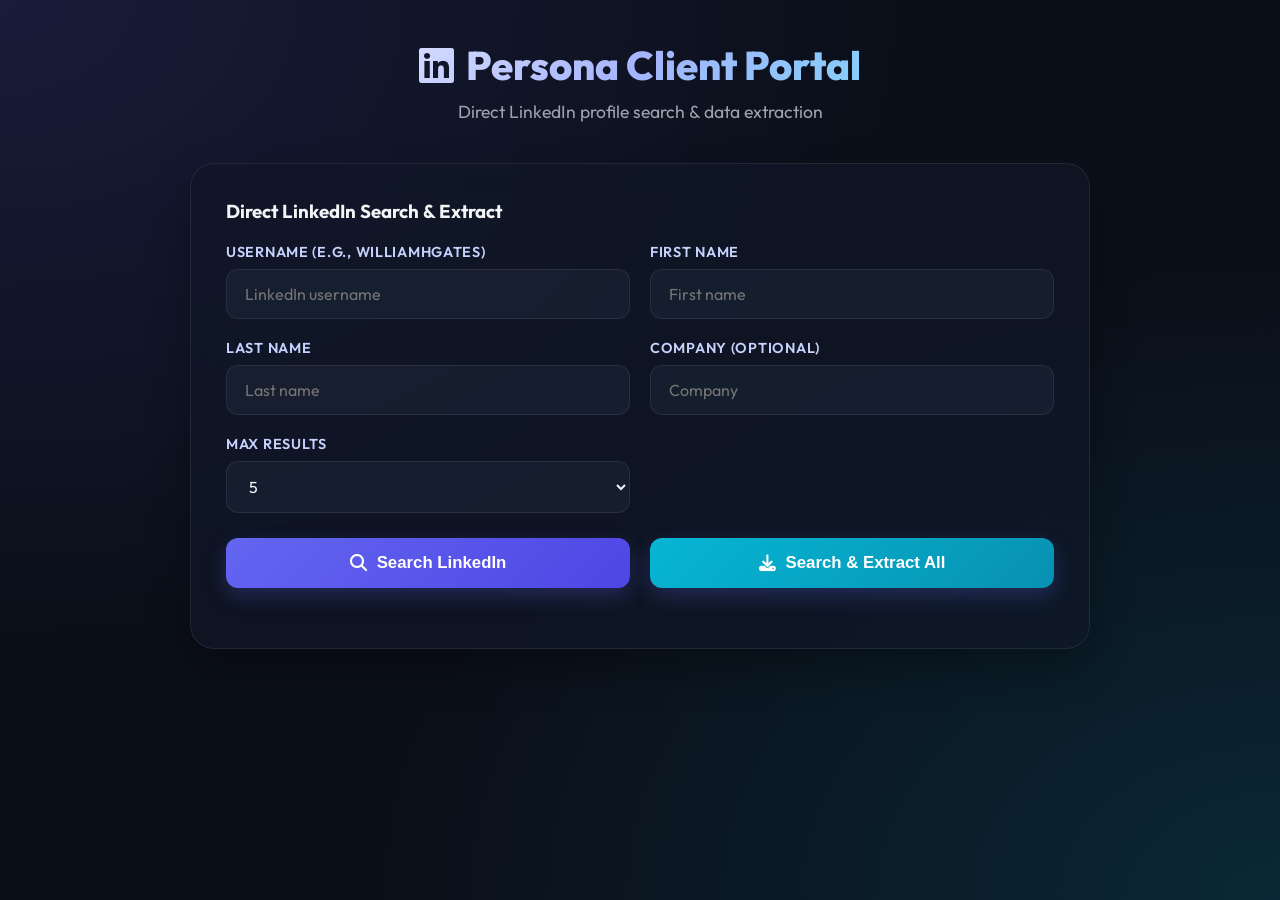
==== templates/client.html @ 1e773fef "Add files via upload" ====
<!DOCTYPE html>
<html lang="en">

<head>
    <meta charset="UTF-8">
    <meta name="viewport" content="width=device-width, initial-scale=1.0">
    <title>Client Portal | Persona Profile Retrieval & Verification</title>
    <link rel="stylesheet" href="https://cdnjs.cloudflare.com/ajax/libs/font-awesome/6.5.1/css/all.min.css">
    <link href="https://fonts.googleapis.com/css2?family=Outfit:wght@300;400;500;600;700;800&display=swap" rel="stylesheet">
    <style>
        :root {
            --bg-color: #0b0f19;
            --card-bg: rgba(17, 24, 39, 0.7);
            --border-color: rgba(255, 255, 255, 0.08);
            --primary-accent: #6366f1;
            --primary-hover: #4f46e5;
            --secondary-accent: #06b6d4;
            --text-main: #f3f4f6;
            --text-muted: #9ca3af;
            --success-color: #10b981;
            --warning-color: #f59e0b;
            --error-color: #ef4444;
        }

        * {
            margin: 0;
            padding: 0;
            box-sizing: border-box;
        }

        body {
            font-family: 'Outfit', sans-serif;
            background-color: var(--bg-color);
            background-image: 
                radial-gradient(at 0% 0%, rgba(99, 102, 241, 0.15) 0px, transparent 50%),
                radial-gradient(at 100% 100%, rgba(6, 182, 212, 0.15) 0px, transparent 50%);
            color: var(--text-main);
            min-height: 100vh;
            display: flex;
            flex-direction: column;
            align-items: center;
            padding: 40px 20px;
            overflow-x: hidden;
        }

        .container {
            width: 100%;
            max-width: 900px;
            z-index: 10;
        }

        header {
            text-align: center;
            margin-bottom: 40px;
            animation: fadeInDown 0.6s ease-out;
        }

        header h1 {
            font-size: 2.5rem;
            font-weight: 800;
            background: linear-gradient(135deg, #fff 0%, #a5b4fc 50%, #67e8f9 100%);
            -webkit-background-clip: text;
            -webkit-text-fill-color: transparent;
            margin-bottom: 10px;
            display: flex;
            align-items: center;
            justify-content: center;
            gap: 12px;
        }

        header p {
            color: var(--text-muted);
            font-size: 1.1rem;
            font-weight: 400;
        }

        /* Tabs */
        .tabs {
            display: flex;
            gap: 12px;
            margin-bottom: 25px;
            border-bottom: 1px solid var(--border-color);
            padding-bottom: 12px;
        }

        .tab-btn {
            background: none;
            border: none;
            color: var(--text-muted);
            font-size: 1.05rem;
            font-weight: 600;
            padding: 8px 16px;
            cursor: pointer;
            border-radius: 8px;
            transition: all 0.3s ease;
        }

        .tab-btn.active {
            background: rgba(99, 102, 241, 0.15);
            color: #c7d2fe;
            box-shadow: inset 0 0 0 1px rgba(99, 102, 241, 0.3);
        }

        .tab-content {
            display: none;
        }

        .tab-content.active {
            display: block;
        }

        .glass-card {
            background: var(--card-bg);
            backdrop-filter: blur(16px);
            -webkit-backdrop-filter: blur(16px);
            border: 1px solid var(--border-color);
            border-radius: 24px;
            padding: 35px;
            box-shadow: 0 20px 40px rgba(0, 0, 0, 0.3);
            margin-bottom: 30px;
            transition: all 0.3s cubic-bezier(0.4, 0, 0.2, 1);
        }

        .input-group-grid {
            display: grid;
            grid-template-columns: 1fr 1fr;
            gap: 20px;
            margin-bottom: 25px;
        }

        @media (max-width: 600px) {
            .input-group-grid {
                grid-template-columns: 1fr;
            }
        }

        .input-wrapper {
            display: flex;
            flex-direction: column;
            gap: 8px;
        }

        .input-wrapper label {
            font-size: 0.9rem;
            font-weight: 600;
            color: #c7d2fe;
            text-transform: uppercase;
            letter-spacing: 0.05em;
        }

        .input-field {
            background: rgba(30, 41, 59, 0.5);
            border: 1.5px solid var(--border-color);
            border-radius: 12px;
            padding: 14px 18px;
            color: var(--text-main);
            font-size: 1rem;
            font-family: inherit;
            transition: all 0.3s ease;
        }

        .input-field:focus {
            outline: none;
            border-color: var(--primary-accent);
            box-shadow: 0 0 12px rgba(99, 102, 241, 0.3);
            background: rgba(30, 41, 59, 0.8);
        }

        .btn {
            width: 100%;
            padding: 15px;
            border: none;
            border-radius: 12px;
            font-size: 1.05rem;
            font-weight: 700;
            cursor: pointer;
            display: flex;
            align-items: center;
            justify-content: center;
            gap: 10px;
            transition: all 0.3s cubic-bezier(0.4, 0, 0.2, 1);
        }

        .btn-primary {
            background: linear-gradient(135deg, var(--primary-accent) 0%, var(--primary-hover) 100%);
            color: white;
            box-shadow: 0 8px 20px rgba(99, 102, 241, 0.25);
        }

        .btn-primary:hover {
            transform: translateY(-2px);
            box-shadow: 0 12px 24px rgba(99, 102, 241, 0.4);
        }

        .btn-primary:active {
            transform: translateY(0);
        }

        .btn:disabled {
            opacity: 0.6;
            cursor: not-allowed;
            transform: none !important;
            box-shadow: none !important;
        }

        /* Status Panels */
        .status-panel {
            display: none;
            align-items: center;
            gap: 16px;
            padding: 20px;
            border-radius: 16px;
            margin-bottom: 30px;
            font-weight: 500;
            animation: fadeIn 0.4s ease;
        }

        .status-panel.in_progress {
            display: flex;
            background: rgba(59, 130, 246, 0.15);
            border: 1px solid rgba(59, 130, 246, 0.3);
            color: #93c5fd;
        }

        .status-panel.waiting_delay {
            display: flex;
            background: rgba(245, 158, 11, 0.15);
            border: 1px solid rgba(245, 158, 11, 0.3);
            color: #fde047;
            flex-direction: column;
            align-items: flex-start;
        }

        .status-panel.failed {
            display: flex;
            background: rgba(239, 68, 68, 0.15);
            border: 1px solid rgba(239, 68, 68, 0.3);
            color: #fca5a5;
        }

        .status-panel.info {
            display: flex;
            background: rgba(139, 92, 246, 0.15);
            border: 1px solid rgba(139, 92, 246, 0.3);
            color: #d8b4fe;
            flex-direction: column;
            align-items: flex-start;
            gap: 8px;
        }

        .status-panel.success {
            display: flex;
            background: rgba(16, 185, 129, 0.15);
            border: 1px solid rgba(16, 185, 129, 0.3);
            color: #6ee7b7;
            flex-direction: column;
            align-items: flex-start;
            gap: 10px;
        }

        .status-panel i.spinner {
            animation: spin 1s linear infinite;
        }

        /* Profile Layout */
        .profile-container {
            display: none;
            animation: fadeInUp 0.6s ease-out;
        }

        .profile-header {
            display: flex;
            align-items: center;
            gap: 25px;
            margin-bottom: 30px;
            border-bottom: 1px solid var(--border-color);
            padding-bottom: 25px;
        }

        @media (max-width: 500px) {
            .profile-header {
                flex-direction: column;
                text-align: center;
            }
        }

        .avatar {
            width: 100px;
            height: 100px;
            border-radius: 50%;
            object-fit: cover;
            border: 3px solid var(--secondary-accent);
            box-shadow: 0 8px 16px rgba(0, 0, 0, 0.2);
        }

        .avatar-fallback {
            width: 100px;
            height: 100px;
            border-radius: 50%;
            background: linear-gradient(135deg, var(--primary-accent) 0%, var(--secondary-accent) 100%);
            color: white;
            display: flex;
            align-items: center;
            justify-content: center;
            font-size: 2.2rem;
            font-weight: 800;
            border: 3px solid var(--secondary-accent);
            box-shadow: 0 8px 16px rgba(0, 0, 0, 0.2);
        }

        .profile-title-details h2 {
            font-size: 1.8rem;
            font-weight: 700;
            color: white;
            margin-bottom: 5px;
        }

        .profile-title-details p.headline {
            color: #a5b4fc;
            font-size: 1.05rem;
            margin-bottom: 6px;
        }

        .profile-title-details p.location {
            color: var(--text-muted);
            font-size: 0.9rem;
            display: flex;
            align-items: center;
            gap: 6px;
        }

        .section-title {
            font-size: 1.25rem;
            font-weight: 700;
            color: white;
            margin: 30px 0 15px;
            display: flex;
            align-items: center;
            gap: 10px;
            border-bottom: 1px solid var(--border-color);
            padding-bottom: 8px;
        }

        .section-title i {
            color: var(--secondary-accent);
        }

        .about-box {
            background: rgba(30, 41, 59, 0.4);
            border: 1px solid var(--border-color);
            border-radius: 12px;
            padding: 18px;
            color: #d1d5db;
            font-size: 0.98rem;
            line-height: 1.6;
            white-space: pre-wrap;
        }

        .full-text-box {
            background: rgba(30, 41, 59, 0.3);
            border: 1px solid var(--border-color);
            padding: 16px;
            border-radius: 12px;
            font-family: monospace;
            font-size: 0.85rem;
            white-space: pre-wrap;
            max-height: 400px;
            overflow-y: auto;
            color: #d1d5db;
            margin-top: 10px;
        }

        .btn-json-toggle:hover {
            background: rgba(99, 102, 241, 0.25) !important;
            border-color: var(--primary-accent) !important;
            color: white !important;
        }

        .section-json-box {
            display: none;
            background: rgba(15, 23, 42, 0.6);
            border: 1px solid var(--border-color);
            padding: 12px;
            border-radius: 10px;
            font-family: monospace;
            font-size: 0.8rem;
            color: #818cf8;
            margin-top: 10px;
            white-space: pre-wrap;
            overflow-x: auto;
        }

        .timeline-card {
            background: rgba(30, 41, 59, 0.4);
            border-left: 4px solid var(--primary-accent);
            border-top: 1px solid var(--border-color);
            border-right: 1px solid var(--border-color);
            border-bottom: 1px solid var(--border-color);
            border-radius: 0 12px 12px 0;
            padding: 16px 20px;
            margin-bottom: 15px;
        }

        .timeline-card h4 {
            font-size: 1.1rem;
            font-weight: 600;
            color: white;
        }

        .timeline-card .company {
            color: #a5b4fc;
            font-weight: 500;
            margin: 4px 0;
        }

        .timeline-card .meta {
            color: var(--text-muted);
            font-size: 0.85rem;
            display: flex;
            gap: 15px;
        }

        .export-btn-group {
            display: grid;
            grid-template-columns: repeat(3, 1fr);
            gap: 15px;
            margin-top: 35px;
        }

        @media (max-width: 600px) {
            .export-btn-group {
                grid-template-columns: 1fr;
            }
        }

        .btn-export {
            background: rgba(30, 41, 59, 0.6);
            border: 1px solid var(--border-color);
            color: var(--text-main);
            padding: 12px;
            border-radius: 10px;
            font-size: 0.95rem;
            font-weight: 600;
            display: flex;
            align-items: center;
            justify-content: center;
            gap: 8px;
            cursor: pointer;
            transition: all 0.3s ease;
        }

        .btn-export:hover {
            background: rgba(99, 102, 241, 0.15);
            border-color: var(--primary-accent);
            transform: translateY(-2px);
        }

        .btn-export.pdf-btn:hover {
            background: rgba(239, 68, 68, 0.15);
            border-color: var(--error-color);
        }

        .btn-export.csv-btn:hover {
            background: rgba(16, 185, 129, 0.15);
            border-color: var(--success-color);
        }

        /* Animations */
        @keyframes spin {
            to { transform: rotate(360deg); }
        }

        @keyframes fadeIn {
            from { opacity: 0; transform: translateY(-10px); }
            to { opacity: 1; transform: translateY(0); }
        }

        @keyframes fadeInDown {
            from { opacity: 0; transform: translateY(-20px); }
            to { opacity: 1; transform: translateY(0); }
        }

        @keyframes fadeInUp {
            from { opacity: 0; transform: translateY(20px); }
            to { opacity: 1; transform: translateY(0); }
        }

        /* Countdown Style */
        .countdown-container {
            display: flex;
            align-items: center;
            gap: 10px;
            margin-top: 8px;
            font-size: 1.1rem;
        }

        .timer-badge {
            background: rgba(245, 158, 11, 0.25);
            color: #fef08a;
            padding: 4px 10px;
            border-radius: 8px;
            font-family: monospace;
            font-weight: 700;
        }

        /* Bulk details styling */
        .bulk-profile-card {
            background: rgba(30, 41, 59, 0.3);
            border: 1px solid var(--border-color);
            border-radius: 16px;
            padding: 20px;
            margin-bottom: 20px;
        }

        .result-card {
            background: rgba(30, 41, 59, 0.5);
            border: 1px solid var(--border-color);
            border-radius: 12px;
            padding: 16px;
            margin-bottom: 12px;
            cursor: pointer;
            transition: all 0.3s ease;
        }

        .result-card:hover {
            border-color: var(--primary-accent);
            box-shadow: 0 4px 12px rgba(99, 102, 241, 0.2);
            background: rgba(30, 41, 59, 0.8);
        }
    </style>
</head>

<body>
    <div class="container">
        <header>
            <h1><i class="fab fa-linkedin" style="color:#0a66c2;"></i> Persona Client Portal</h1>
            <p>Direct LinkedIn profile search & data extraction</p>
        </header>

        <!-- Direct Search -->
        <div id="tabDirectSearch">
            <div class="glass-card">
                <h3 style="margin-bottom:20px;font-weight:700;">Direct LinkedIn Search & Extract</h3>
                <div class="input-group-grid">
                    <div class="input-wrapper">
                        <label>Username (e.g., williamhgates)</label>
                        <input type="text" id="usernameKeyword" class="input-field" placeholder="LinkedIn username">
                    </div>
                    <div class="input-wrapper">
                        <label>First Name</label>
                        <input type="text" id="firstName" class="input-field" placeholder="First name">
                    </div>
                    <div class="input-wrapper">
                        <label>Last Name</label>
                        <input type="text" id="lastName" class="input-field" placeholder="Last name">
                    </div>
                    <div class="input-wrapper">
                        <label>Company (optional)</label>
                        <input type="text" id="company" class="input-field" placeholder="Company">
                    </div>
                    <div class="input-wrapper">
                        <label>Max Results</label>
                        <select id="maxResults" class="input-field" style="background: rgba(30, 41, 59, 0.5); color: var(--text-main);">
                            <option value="3" style="background: #1e293b;">3</option>
                            <option value="5" selected style="background: #1e293b;">5</option>
                            <option value="10" style="background: #1e293b;">10</option>
                        </select>
                    </div>
                </div>
                <div class="input-group-grid">
                    <button id="btnDirectSearch" class="btn btn-primary" onclick="searchProfiles()">
                        <i class="fas fa-search"></i> Search LinkedIn
                    </button>
                    <button id="btnDirectSearchExtract" class="btn btn-primary" onclick="searchAndExtract()" style="background: linear-gradient(135deg, var(--secondary-accent) 0%, #0891b2 100%);">
                        <i class="fas fa-download"></i> Search & Extract All
                    </button>
                </div>
                <div id="searchStatus" style="margin-top: 15px;"></div>
                <div id="searchResultsList" style="margin-top:20px;"></div>
            </div>
        </div>

        <!-- Scraped Data Results Display -->
        <div id="profileResult" class="glass-card profile-container">
            <div class="profile-header" id="profileHeader">
                <!-- Injected dynamically -->
            </div>

            <!-- About Section -->
            <div id="aboutSection" style="display:none; margin-bottom: 20px;">
                <div class="section-title" style="display:flex; justify-content:space-between; align-items:center;">
                    <span><i class="fas fa-user-circle"></i> About</span>
                    <button class="btn-json-toggle" onclick="toggleSectionJson('about', this)" style="background:rgba(99,102,241,0.1); border:1px solid rgba(99,102,241,0.3); color:#c7d2fe; font-size:0.8rem; cursor:pointer; font-weight:600; padding:3px 8px; border-radius:6px; transition:0.2s;"><i class="fas fa-code"></i> JSON</button>
                </div>
                <div class="about-box" id="aboutText"></div>
                <pre class="section-json-box" id="aboutJson"></pre>
            </div>

            <!-- Current Job Section -->
            <div id="currentJobSection" style="display:none; margin-bottom: 20px;">
                <div class="section-title" style="display:flex; justify-content:space-between; align-items:center;">
                    <span><i class="fas fa-briefcase"></i> Current Position</span>
                    <button class="btn-json-toggle" onclick="toggleSectionJson('current_job', this)" style="background:rgba(99,102,241,0.1); border:1px solid rgba(99,102,241,0.3); color:#c7d2fe; font-size:0.8rem; cursor:pointer; font-weight:600; padding:3px 8px; border-radius:6px; transition:0.2s;"><i class="fas fa-code"></i> JSON</button>
                </div>
                <div id="currentJobContainer"></div>
                <pre class="section-json-box" id="current_jobJson"></pre>
            </div>

            <!-- Experience Section -->
            <div id="experienceSection" style="display:none; margin-bottom: 20px;">
                <div class="section-title" style="display:flex; justify-content:space-between; align-items:center;">
                    <span><i class="fas fa-history"></i> Experience History</span>
                    <button class="btn-json-toggle" onclick="toggleSectionJson('experience', this)" style="background:rgba(99,102,241,0.1); border:1px solid rgba(99,102,241,0.3); color:#c7d2fe; font-size:0.8rem; cursor:pointer; font-weight:600; padding:3px 8px; border-radius:6px; transition:0.2s;"><i class="fas fa-code"></i> JSON</button>
                </div>
                <div id="experienceContainer"></div>
                <pre class="section-json-box" id="experienceJson"></pre>
            </div>

            <!-- Qualifications Section -->
            <div id="qualificationsSection" style="display:none; margin-bottom: 20px;">
                <div class="section-title" style="display:flex; justify-content:space-between; align-items:center;">
                    <span><i class="fas fa-graduation-cap"></i> Qualifications</span>
                    <button class="btn-json-toggle" onclick="toggleSectionJson('qualifications', this)" style="background:rgba(99,102,241,0.1); border:1px solid rgba(99,102,241,0.3); color:#c7d2fe; font-size:0.8rem; cursor:pointer; font-weight:600; padding:3px 8px; border-radius:6px; transition:0.2s;"><i class="fas fa-code"></i> JSON</button>
                </div>
                <div id="qualificationsContainer"></div>
                <pre class="section-json-box" id="qualificationsJson"></pre>
            </div>

            <!-- Certifications Section -->
            <div id="certificationsSection" style="display:none; margin-bottom: 20px;">
                <div class="section-title" style="display:flex; justify-content:space-between; align-items:center;">
                    <span><i class="fas fa-certificate"></i> Certifications</span>
                    <button class="btn-json-toggle" onclick="toggleSectionJson('certifications', this)" style="background:rgba(99,102,241,0.1); border:1px solid rgba(99,102,241,0.3); color:#c7d2fe; font-size:0.8rem; cursor:pointer; font-weight:600; padding:3px 8px; border-radius:6px; transition:0.2s;"><i class="fas fa-code"></i> JSON</button>
                </div>
                <div id="certificationsContainer"></div>
                <pre class="section-json-box" id="certificationsJson"></pre>
            </div>

            <!-- Full Page Text / Big Description Section -->
            <div id="fullTextSection" style="display:none; margin-bottom: 20px;">
                <div class="section-title" style="display:flex; justify-content:space-between; align-items:center;">
                    <span><i class="fas fa-file-alt"></i> Full Profile Raw Text</span>
                    <button class="btn-json-toggle" onclick="toggleSectionJson('full_text', this)" style="background:rgba(99,102,241,0.1); border:1px solid rgba(99,102,241,0.3); color:#c7d2fe; font-size:0.8rem; cursor:pointer; font-weight:600; padding:3px 8px; border-radius:6px; transition:0.2s;"><i class="fas fa-code"></i> JSON</button>
                </div>
                <div class="full-text-box" id="fullTextContent"></div>
                <pre class="section-json-box" id="full_textJson"></pre>
            </div>

            <!-- Export Options -->
            <div class="export-btn-group">
                <button class="btn-export" onclick="exportJSON()"><i class="fas fa-file-code"></i> Export JSON</button>
                <button class="btn-export csv-btn" onclick="exportCSV()"><i class="fas fa-file-csv"></i> Download CSV</button>
                <button class="btn-export pdf-btn" onclick="exportPDF()"><i class="fas fa-file-pdf"></i> Download PDF</button>
            </div>
        </div>

        <!-- Bulk Results Display -->
        <div id="bulkResult" class="glass-card profile-container">
            <h2 style="margin-bottom:20px;border-bottom:2px solid var(--secondary-accent);padding-bottom:10px;"><i class="fas fa-layer-group"></i> Bulk PERSONA Scraping Results</h2>
            <div id="bulkProfilesContainer"></div>
            
            <div class="export-btn-group">
                <button class="btn-export" onclick="exportBulkJSON()"><i class="fas fa-file-code"></i> Export JSON (All)</button>
                <button class="btn-export csv-btn" onclick="exportBulkCSV()"><i class="fas fa-file-csv"></i> Download CSV (All)</button>
                <button class="btn-export pdf-btn" onclick="exportBulkPDF()"><i class="fas fa-file-pdf"></i> Download PDF (All)</button>
            </div>
        </div>
    </div>

    <script>
        let activeProfileData = null;
        let activeBulkData = null;

        function escapeHtml(text) {
            if (!text) return '';
            const div = document.createElement('div');
            div.textContent = text;
            return div.innerHTML;
        }

        // --- DIRECT SEARCH & EXTRACT ---
        function showSearchError(msg) {
            const statusDiv = document.getElementById('searchStatus');
            statusDiv.innerHTML = `<div class="status-panel failed" style="display:flex; padding: 10px; margin-bottom: 0;"><i class="fas fa-exclamation-triangle"></i><div>${msg}</div></div>`;
            setTimeout(() => { statusDiv.innerHTML = ''; }, 5000);
        }
        function showSearchSuccess(msg) {
            const statusDiv = document.getElementById('searchStatus');
            statusDiv.innerHTML = `<div class="status-panel success" style="display:flex; padding: 10px; margin-bottom: 0; align-items:center; flex-direction:row;"><i class="fas fa-check-circle" style="color:var(--success-color);"></i><div>${msg}</div></div>`;
            setTimeout(() => { statusDiv.innerHTML = ''; }, 5000);
        }
        function showSearchInfo(msg) {
            const statusDiv = document.getElementById('searchStatus');
            statusDiv.innerHTML = `<div class="status-panel in_progress" style="display:flex; padding: 10px; margin-bottom: 0; align-items:center; flex-direction:row;"><i class="fas fa-info-circle"></i><div>${msg}</div></div>`;
        }

        async function searchProfiles() {
            const username = document.getElementById('usernameKeyword').value.trim();
            let firstName = document.getElementById('firstName').value.trim();
            let lastName = document.getElementById('lastName').value.trim();
            const company = document.getElementById('company').value.trim();
            const maxResults = parseInt(document.getElementById('maxResults').value);
            if (username) { firstName = username; lastName = ''; }
            if (!firstName && !lastName) { showSearchError('Enter username or name'); return; }
            
            const btn = document.getElementById('btnDirectSearch'); 
            btn.disabled = true; 
            btn.innerHTML = '<i class="fas fa-spinner spinner"></i> Searching...';
            showSearchInfo('Searching LinkedIn...');
            
            try {
                const res = await fetch('/api/scraper/search', { 
                    method: 'POST', 
                    headers: { 'Content-Type': 'application/json' }, 
                    body: JSON.stringify({ first_name: firstName, last_name: lastName, company, max_results: maxResults }) 
                });
                const data = await res.json();
                
                if (res.status === 401) { 
                    showSearchError('Scraper not authenticated. An admin must initialize the browser on the backend.'); 
                } else if (data.success) { 
                    displaySearchResults(data.results); 
                    showSearchSuccess(`Found ${data.total} profiles`); 
                } else { 
                    showSearchError(data.error || 'No results'); 
                }
            } catch (e) { 
                showSearchError('Error: ' + e.message); 
            } finally { 
                btn.disabled = false; 
                btn.innerHTML = '<i class="fas fa-search"></i> Search LinkedIn'; 
            }
        }

        function displaySearchResults(results) {
            const container = document.getElementById('searchResultsList');
            if (!results.length) { 
                container.innerHTML = '<p style="color: var(--text-muted);">No results found.</p>'; 
                return; 
            }
            let html = '<h4 style="color: var(--text-main); margin-bottom: 15px;">Profiles Found:</h4>';
            results.forEach(profile => {
                const initials = (profile.name || '?').split(' ').map(n => n[0]).join('').substring(0, 2).toUpperCase();
                const avatarHtml = profile.profile_picture 
                    ? `<img src="${escapeHtml(profile.profile_picture)}" style="width:40px;height:40px;border-radius:50%;object-fit:cover;border:2px solid var(--secondary-accent);">`
                    : `<div style="width:40px;height:40px;border-radius:50%;background: linear-gradient(135deg, var(--primary-accent), var(--secondary-accent));color:white;display:flex;align-items:center;justify-content:center;font-weight:bold;">${initials}</div>`;
                let username = 'Unknown';
                if (profile.profile_url && profile.profile_url.includes('/in/')) {
                    username = profile.profile_url.split('/in/')[1].split('/')[0].split('?')[0];
                }
                html += `<div class="result-card" style="display:flex; align-items:center; cursor:pointer; padding: 12px; gap: 15px;" onclick="extractProfileByUrl('${profile.profile_url}')">
                            ${avatarHtml}
                            <div style="flex:1;">
                                <strong style="color: white;">${escapeHtml(profile.name)}</strong><br>
                                <span style="color: var(--secondary-accent); font-size: 0.85rem;">@${escapeHtml(username)}</span><br>
                                <span style="color: var(--text-muted); font-size: 0.85rem;">${escapeHtml(profile.headline || '')}</span>
                            </div>
                    </div>`;
            });
            container.innerHTML = html;
        }

        let pendingUrls = [];

        async function extractProfileByUrl(url) {
            showSearchInfo(`Extracting profile...`);
            try {
                const res = await fetch('/api/scraper/extract', { 
                    method: 'POST', 
                    headers: { 'Content-Type': 'application/json' }, 
                    body: JSON.stringify({ profile_url: url }) 
                });
                const data = await res.json();
                
                if (res.status === 401) { 
                    showSearchError('Scraper not authenticated.'); 
                } else if (data.success) {
                    if (data.status === 'pending_approval') {
                        showSearchInfo(`This profile is new and requires Admin Approval. Waiting for auto-update...`);
                        if (!pendingUrls.includes(url)) {
                            pendingUrls.push(url);
                        }
                    } else if (data.status === 'in_progress') {
                        showSearchInfo(`This profile is currently being extracted. Waiting for auto-update...`);
                        if (!pendingUrls.includes(url)) {
                            pendingUrls.push(url);
                        }
                    } else {
                        renderProfile(data.profile);
                        showSearchSuccess('Profile loaded successfully');
                    }
                } else { 
                    showSearchError(data.error || 'Extraction failed'); 
                }
            } catch (e) { 
                showSearchError('Error: ' + e.message); 
            }
        }

        async function searchAndExtract() {
            const username = document.getElementById('usernameKeyword').value.trim();
            let firstName = document.getElementById('firstName').value.trim();
            let lastName = document.getElementById('lastName').value.trim();
            const company = document.getElementById('company').value.trim();
            const maxProfiles = parseInt(document.getElementById('maxResults').value);
            if (username) { firstName = username; lastName = ''; }
            if (!firstName && !lastName) { showSearchError('Enter username or name'); return; }
            
            const btn = document.getElementById('btnDirectSearchExtract'); 
            btn.disabled = true; 
            btn.innerHTML = '<i class="fas fa-spinner spinner"></i> Extracting...';
            showSearchInfo('Extracting top profiles... This may take a moment.');
            
            try {
                const res = await fetch('/api/scraper/search-and-extract', { 
                    method: 'POST', 
                    headers: { 'Content-Type': 'application/json' }, 
                    body: JSON.stringify({ first_name: firstName, last_name: lastName, company, max_profiles: maxProfiles }) 
                });
                const data = await res.json();
                
                if (res.status === 401) { 
                    showSearchError('Scraper not authenticated. An admin must initialize the browser on the backend.'); 
                } else if (data.success) {
                    if (data.cached_profiles && data.cached_profiles.length > 0) {
                        renderBulkProfiles(data.cached_profiles);
                    }
                    if (data.pending_count > 0) {
                        data.pending_urls.forEach(url => {
                            if (!pendingUrls.includes(url)) pendingUrls.push(url);
                        });
                        showSearchInfo(`Loaded ${data.cached_profiles.length} profiles from cache. ${data.pending_count} new profiles pending Admin Approval. Waiting for auto-update...`);
                    } else {
                        showSearchSuccess(`Loaded ${data.cached_profiles.length} profiles.`);
                    }
                } else { 
                    showSearchError(data.error || 'No profiles found'); 
                }
            } catch (e) { 
                showSearchError('Error: ' + e.message); 
            } finally { 
                btn.disabled = false; 
                btn.innerHTML = '<i class="fas fa-download"></i> Search & Extract All'; 
            }
        }

        // Auto-polling for pending URLs and scraper status
        setInterval(async () => {
            try {
                const statsRes = await fetch('/api/scraper/stats');
                if (statsRes.ok) {
                    const statsData = await statsRes.json();
                    const isAuth = statsData.success && statsData.stats && statsData.stats.is_authenticated;
                    document.getElementById('btnDirectSearch').disabled = !isAuth;
                    document.getElementById('btnDirectSearchExtract').disabled = !isAuth;
                    const statusDiv = document.getElementById('searchStatus');
                    if (!isAuth && (!statusDiv.innerHTML || statusDiv.innerHTML.includes('ready') || statusDiv.innerHTML.includes('successfully'))) {
                        showSearchInfo('Scraper is currently not authenticated. Waiting for admin to log in...');
                    } else if (isAuth && statusDiv.innerHTML.includes('not authenticated')) {
                        showSearchSuccess('Scraper is authenticated and ready.');
                    }
                }
            } catch(e) {}

            if (typeof pendingUrls === 'undefined' || pendingUrls.length === 0) return;
            for (let i = pendingUrls.length - 1; i >= 0; i--) {
                const url = pendingUrls[i];
                try {
                    const res = await fetch('/api/scraper/extract', {
                        method: 'POST',
                        headers: { 'Content-Type': 'application/json' },
                        body: JSON.stringify({ profile_url: url })
                    });
                    if (res.ok || res.status === 404 || res.status === 400 || res.status === 401 || res.status === 403) {
                        const data = await res.json();
                        if (data.success && data.profile) {
                            renderProfile(data.profile);
                            showSearchSuccess(`Done! Profile loaded successfully from approved scrape!`);
                            pendingUrls.splice(i, 1);
                        } else if (data.status === 'failed') {
                            showSearchError(`Scraping failed for profile: ${data.error || 'Unknown error'}`);
                            pendingUrls.splice(i, 1);
                        } else if (data.status === 'in_progress') {
                            showSearchInfo(`Scraping process is currently running...`);
                        } else if (data.status === 'pending_approval') {
                            showSearchInfo(`Waiting for Admin Approval to scrape...`);
                        }
                    }
                } catch (e) { console.error("Polling error:", e); }
            }
        }, 3000);

        

        function renderProfile(profile) {
            activeProfileData = profile;
            activeBulkData = null;

            // Reset JSON boxes
            document.querySelectorAll('.section-json-box').forEach(box => {
                box.style.display = 'none';
                box.textContent = '';
            });
            document.querySelectorAll('.btn-json-toggle').forEach(btn => {
                btn.innerHTML = '<i class="fas fa-code"></i> JSON';
            });

            const header = document.getElementById('profileHeader');
            const initials = (profile.name || '?').split(' ').map(n => n[0]).join('').substring(0, 2).toUpperCase();

            let headerHtml = '';
            if (profile.profile_picture) {
                headerHtml += `<img src="${escapeHtml(profile.profile_picture)}" class="avatar" alt="${escapeHtml(profile.name)}">`;
            } else {
                headerHtml += `<div class="avatar-fallback">${initials}</div>`;
            }

            headerHtml += `
                <div class="profile-title-details">
                    <h2>${escapeHtml(profile.name || 'Unknown User')}</h2>
                    ${profile.headline ? `<p class="headline">${escapeHtml(profile.headline)}</p>` : ''}
                    ${profile.location ? `<p class="location"><i class="fas fa-map-marker-alt" style="color:var(--secondary-accent);"></i> ${escapeHtml(profile.location)}</p>` : ''}
                </div>
            `;
            header.innerHTML = headerHtml;

            // Sections visibility toggle
            toggleSection('aboutSection', 'aboutText', profile.about, false);
            toggleSection('fullTextSection', 'fullTextContent', profile.full_text, false);
            
            // Current Position
            const currentJobSec = document.getElementById('currentJobSection');
            const currentJobCont = document.getElementById('currentJobContainer');
            if (profile.current_job && (profile.current_job.title || profile.current_job.company)) {
                let job = profile.current_job;
                currentJobCont.innerHTML = `
                    <div class="timeline-card" style="border-left-color: var(--secondary-accent);">
                        <h4>${escapeHtml(job.title)}</h4>
                        <div class="company">${escapeHtml(job.company)}</div>
                        <div class="meta">
                            ${job.duration ? `<span><i class="far fa-clock"></i> ${escapeHtml(job.duration)}</span>` : ''}
                            ${job.location ? `<span><i class="fas fa-map-marker-alt"></i> ${escapeHtml(job.location)}</span>` : ''}
                        </div>
                    </div>
                `;
                currentJobSec.style.display = 'block';
            } else {
                currentJobSec.style.display = 'none';
            }

            // Experience
            renderTimelineList('experienceSection', 'experienceContainer', profile.experience, (exp) => `
                <h4>${escapeHtml(exp.title)}</h4>
                <div class="company">${escapeHtml(exp.company)}</div>
                <div class="meta">
                    ${exp.duration ? `<span><i class="far fa-clock"></i> ${escapeHtml(exp.duration)}</span>` : ''}
                    ${exp.location ? `<span><i class="fas fa-map-marker-alt"></i> ${escapeHtml(exp.location)}</span>` : ''}
                </div>
            `);

            // Qualifications
            renderTimelineList('qualificationsSection', 'qualificationsContainer', profile.qualifications, (q) => `
                <h4>${escapeHtml(q.institution)}</h4>
                <div class="company" style="color:var(--text-main);">${escapeHtml(q.degree)}</div>
                ${q.dates ? `<div class="meta"><span><i class="far fa-calendar-alt"></i> ${escapeHtml(q.dates)}</span></div>` : ''}
            `, 'var(--success-color)');

            // Certifications
            renderTimelineList('certificationsSection', 'certificationsContainer', profile.certifications, (c) => `
                <h4>${escapeHtml(c.name)}</h4>
                <div class="company" style="color:var(--text-main);">${escapeHtml(c.issuer)}</div>
                ${c.date ? `<div class="meta"><span><i class="far fa-calendar-alt"></i> ${escapeHtml(c.date)}</span></div>` : ''}
            `, 'var(--warning-color)');

            document.getElementById('profileResult').style.display = 'block';
            document.getElementById('profileResult').scrollIntoView({ behavior: 'smooth' });
        }

        function toggleSectionJson(sectionKey, btn) {
            if (!activeProfileData) return;
            const container = document.getElementById(sectionKey + 'Json');
            if (!container) return;
            
            if (container.style.display === 'none' || !container.style.display) {
                let dataToDisplay = activeProfileData[sectionKey];
                container.textContent = JSON.stringify(dataToDisplay, null, 2);
                container.style.display = 'block';
                btn.innerHTML = '<i class="fas fa-eye-slash"></i> Hide JSON';
            } else {
                container.style.display = 'none';
                btn.innerHTML = '<i class="fas fa-code"></i> JSON';
            }
        }

        function renderBulkProfiles(profiles) {
            activeBulkData = profiles;
            activeProfileData = null;


            const container = document.getElementById('bulkProfilesContainer');
            let html = '';

            profiles.forEach((profile, index) => {
                const initials = (profile.name || '?').split(' ').map(n => n[0]).join('').substring(0, 2).toUpperCase();
                html += `
                    <div class="bulk-profile-card">
                        <div style="display:flex; align-items:center; gap:20px; border-bottom:1px solid rgba(255,255,255,0.05); padding-bottom:15px; margin-bottom:15px;">
                            ${profile.profile_picture ? `<img src="${escapeHtml(profile.profile_picture)}" style="width:60px;height:60px;border-radius:50%;object-fit:cover;border:2px solid var(--secondary-accent);">` : `<div style="width:60px;height:60px;border-radius:50%;background:linear-gradient(135deg, var(--primary-accent), var(--secondary-accent));color:white;display:flex;align-items:center;justify-content:center;font-weight:700;font-size:1.4rem;border:2px solid var(--secondary-accent);">${initials}</div>`}
                            <div>
                                <h3 style="color:white;font-weight:700;font-size:1.25rem;">${escapeHtml(profile.name)}</h3>
                                <p style="color:var(--text-muted);font-size:0.9rem;">${escapeHtml(profile.headline)}</p>
                            </div>
                        </div>
                        
                        ${profile.about ? `<div style="margin-bottom:12px;font-size:0.92rem;"><strong style="color:#c7d2fe;">About:</strong> <span style="color:#d1d5db;">${escapeHtml(profile.about)}</span></div>` : ''}
                        
                        ${profile.current_job && profile.current_job.title ? `
                            <div style="font-size:0.92rem;">
                                <strong style="color:#c7d2fe;">Position:</strong> <span style="color:white;">${escapeHtml(profile.current_job.title)}</span> at <span style="color:#a5b4fc;">${escapeHtml(profile.current_job.company)}</span>
                            </div>
                        ` : ''}
                    </div>
                `;
            });

            container.innerHTML = html;
            document.getElementById('bulkResult').style.display = 'block';
            document.getElementById('bulkResult').scrollIntoView({ behavior: 'smooth' });
        }

        function toggleSection(sectionId, textId, value, isHtml) {
            const section = document.getElementById(sectionId);
            if (value) {
                const txt = document.getElementById(textId);
                if (isHtml) txt.innerHTML = value;
                else txt.textContent = value;
                section.style.display = 'block';
            } else {
                section.style.display = 'none';
            }
        }

        function renderTimelineList(sectionId, containerId, list, renderer, borderColor) {
            const section = document.getElementById(sectionId);
            const container = document.getElementById(containerId);
            if (list && list.length) {
                let html = '';
                list.forEach(item => {
                    html += `
                        <div class="timeline-card" ${borderColor ? `style="border-left-color:${borderColor};"` : ''}>
                            ${renderer(item)}
                        </div>
                    `;
                });
                container.innerHTML = html;
                section.style.display = 'block';
            } else {
                section.style.display = 'none';
            }
        }

        // Export handlers
        async function exportData(format, isBulk=false) {
            const data = isBulk ? { profiles: activeBulkData } : { profiles: [activeProfileData] };
            if (!data.profiles || !data.profiles[0]) {
                showSearchError('No data to export');
                return;
            }
            try {
                const res = await fetch('/api/scraper/export', {
                    method: 'POST',
                    headers: { 'Content-Type': 'application/json' },
                    body: JSON.stringify({ data, format })
                });
                if (res.ok) {
                    const blob = await res.blob();
                    const url = URL.createObjectURL(blob);
                    const a = document.createElement('a');
                    a.href = url;
                    a.download = `linkedin_export_${isBulk ? 'bulk' : 'profile'}.${format}`;
                    a.click();
                    URL.revokeObjectURL(url);
                } else {
                    showSearchError('Export failed');
                }
            } catch (e) {
                showSearchError('Export error: ' + e.message);
            }
        }

        function exportJSON() { exportData('json', false); }
        function exportCSV() { exportData('csv', false); }
        function exportPDF() { exportData('pdf', false); }

        function exportBulkJSON() { exportData('json', true); }
        function exportBulkCSV() { exportData('csv', true); }
        function exportBulkPDF() { exportData('pdf', true); }
    </script>
</body>

</html>
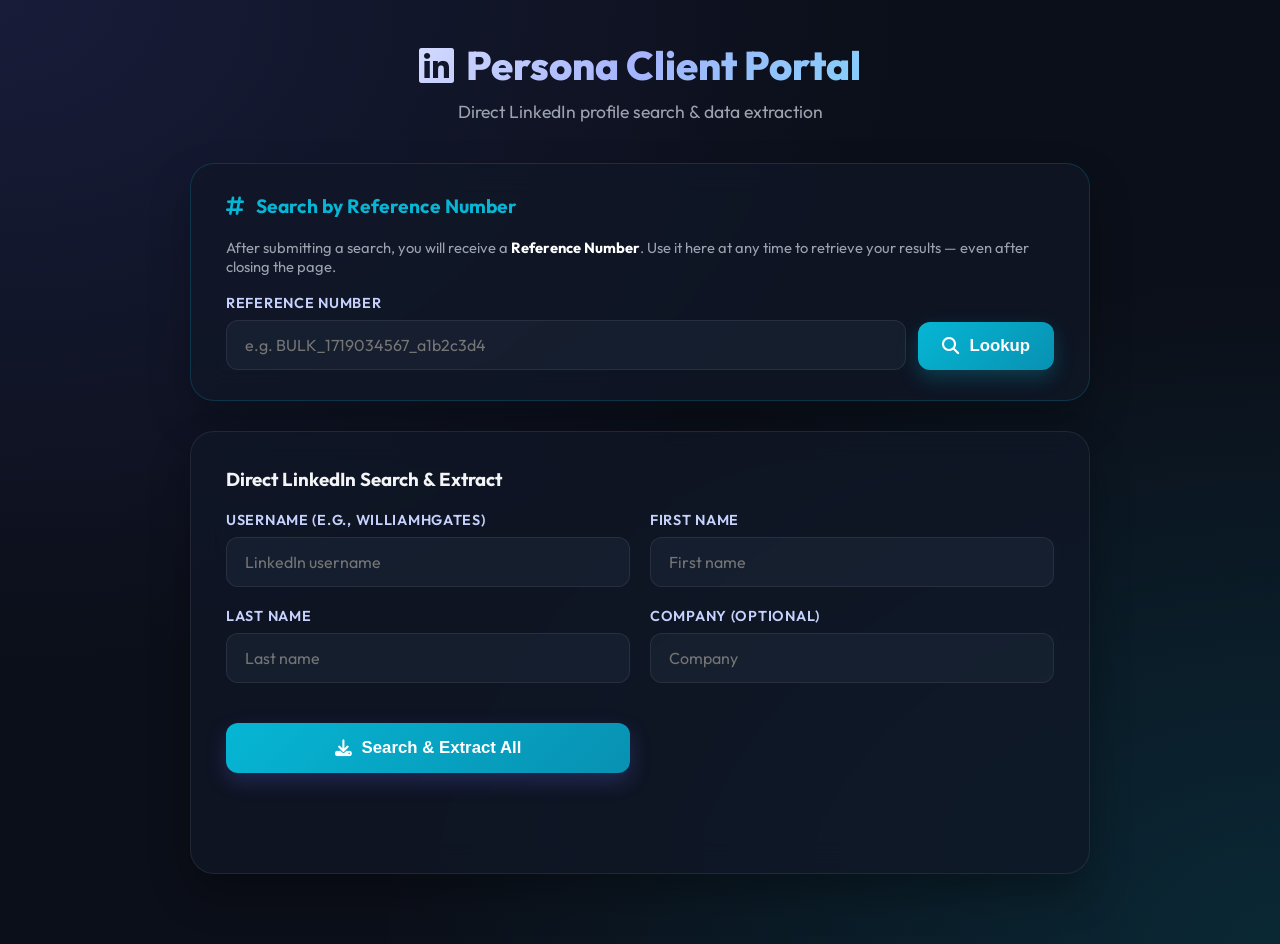
==== commit b54849c8: "Update fmt.Println message from 'Hello' to 'Goodbye'" ====
--- a/templates/client.html
+++ b/templates/client.html
@@ -6,7 +6,8 @@
     <meta name="viewport" content="width=device-width, initial-scale=1.0">
     <title>Client Portal | Persona Profile Retrieval & Verification</title>
     <link rel="stylesheet" href="https://cdnjs.cloudflare.com/ajax/libs/font-awesome/6.5.1/css/all.min.css">
-    <link href="https://fonts.googleapis.com/css2?family=Outfit:wght@300;400;500;600;700;800&display=swap" rel="stylesheet">
+    <link href="https://fonts.googleapis.com/css2?family=Outfit:wght@300;400;500;600;700;800&display=swap"
+        rel="stylesheet">
     <style>
         :root {
             --bg-color: #0b0f19;
@@ -31,7 +32,7 @@
         body {
             font-family: 'Outfit', sans-serif;
             background-color: var(--bg-color);
-            background-image: 
+            background-image:
                 radial-gradient(at 0% 0%, rgba(99, 102, 241, 0.15) 0px, transparent 50%),
                 radial-gradient(at 100% 100%, rgba(6, 182, 212, 0.15) 0px, transparent 50%);
             color: var(--text-main);
@@ -467,22 +468,45 @@
 
         /* Animations */
         @keyframes spin {
-            to { transform: rotate(360deg); }
+            to {
+                transform: rotate(360deg);
+            }
         }
 
         @keyframes fadeIn {
-            from { opacity: 0; transform: translateY(-10px); }
-            to { opacity: 1; transform: translateY(0); }
+            from {
+                opacity: 0;
+                transform: translateY(-10px);
+            }
+
+            to {
+                opacity: 1;
+                transform: translateY(0);
+            }
         }
 
         @keyframes fadeInDown {
-            from { opacity: 0; transform: translateY(-20px); }
-            to { opacity: 1; transform: translateY(0); }
+            from {
+                opacity: 0;
+                transform: translateY(-20px);
+            }
+
+            to {
+                opacity: 1;
+                transform: translateY(0);
+            }
         }
 
         @keyframes fadeInUp {
-            from { opacity: 0; transform: translateY(20px); }
-            to { opacity: 1; transform: translateY(0); }
+            from {
+                opacity: 0;
+                transform: translateY(20px);
+            }
+
+            to {
+                opacity: 1;
+                transform: translateY(0);
+            }
         }
 
         /* Countdown Style */
@@ -527,6 +551,177 @@
             box-shadow: 0 4px 12px rgba(99, 102, 241, 0.2);
             background: rgba(30, 41, 59, 0.8);
         }
+
+        /* Reference Number Badge */
+        .ref-badge-container {
+            display: none;
+            background: linear-gradient(135deg, rgba(6, 182, 212, 0.12) 0%, rgba(99, 102, 241, 0.12) 100%);
+            border: 1.5px solid rgba(6, 182, 212, 0.35);
+            border-radius: 16px;
+            padding: 20px 24px;
+            margin-top: 20px;
+            animation: fadeInUp 0.5s ease-out;
+        }
+
+        .ref-badge-container.show {
+            display: block;
+        }
+
+        .ref-badge-label {
+            font-size: 0.78rem;
+            font-weight: 700;
+            text-transform: uppercase;
+            letter-spacing: 0.08em;
+            color: var(--secondary-accent);
+            margin-bottom: 8px;
+            display: flex;
+            align-items: center;
+            gap: 6px;
+        }
+
+        .ref-badge-number {
+            font-family: 'Courier New', monospace;
+            font-size: 1.05rem;
+            font-weight: 800;
+            color: white;
+            background: rgba(6, 182, 212, 0.15);
+            border: 1px solid rgba(6, 182, 212, 0.4);
+            border-radius: 10px;
+            padding: 10px 16px;
+            display: flex;
+            align-items: center;
+            justify-content: space-between;
+            gap: 12px;
+            word-break: break-all;
+        }
+
+        .ref-copy-btn {
+            background: none;
+            border: 1px solid rgba(6, 182, 212, 0.4);
+            color: var(--secondary-accent);
+            cursor: pointer;
+            padding: 4px 10px;
+            border-radius: 6px;
+            font-size: 0.8rem;
+            font-family: inherit;
+            transition: all 0.2s ease;
+            white-space: nowrap;
+            flex-shrink: 0;
+        }
+
+        .ref-copy-btn:hover {
+            background: rgba(6, 182, 212, 0.2);
+            color: white;
+        }
+
+        .ref-hint {
+            font-size: 0.82rem;
+            color: var(--text-muted);
+            margin-top: 10px;
+            line-height: 1.5;
+        }
+
+        /* Reference Search Section */
+        .ref-search-card {
+            background: var(--card-bg);
+            backdrop-filter: blur(16px);
+            -webkit-backdrop-filter: blur(16px);
+            border: 1px solid rgba(6, 182, 212, 0.2);
+            border-radius: 24px;
+            padding: 30px 35px;
+            box-shadow: 0 20px 40px rgba(0, 0, 0, 0.25);
+            margin-bottom: 30px;
+            margin-top: 8px;
+        }
+
+        .ref-search-title {
+            display: flex;
+            align-items: center;
+            gap: 12px;
+            margin-bottom: 20px;
+        }
+
+        .ref-search-title h3 {
+            font-size: 1.2rem;
+            font-weight: 700;
+            color: var(--secondary-accent);
+            margin: 0;
+        }
+
+        .ref-input-row {
+            display: flex;
+            gap: 12px;
+            align-items: flex-end;
+        }
+
+        .ref-input-row .input-wrapper {
+            flex: 1;
+        }
+
+        @media (max-width: 600px) {
+            .ref-input-row {
+                flex-direction: column;
+            }
+
+            .ref-input-row .btn {
+                width: 100%;
+            }
+        }
+
+        .btn-ref-search {
+            background: linear-gradient(135deg, var(--secondary-accent) 0%, #0891b2 100%);
+            color: white;
+            box-shadow: 0 8px 20px rgba(6, 182, 212, 0.25);
+            white-space: nowrap;
+            width: auto;
+            padding: 14px 24px;
+            flex-shrink: 0;
+        }
+
+        .btn-ref-search:hover {
+            transform: translateY(-2px);
+            box-shadow: 0 12px 24px rgba(6, 182, 212, 0.4);
+        }
+
+        /* Reference result status panels */
+        .ref-result-panel {
+            display: none;
+            border-radius: 16px;
+            padding: 18px 20px;
+            margin-top: 16px;
+            font-weight: 500;
+            animation: fadeIn 0.4s ease;
+        }
+
+        .ref-result-panel.show {
+            display: flex;
+            flex-direction: column;
+            gap: 6px;
+        }
+
+        .ref-result-panel.in_progress {
+            background: rgba(59, 130, 246, 0.12);
+            border: 1px solid rgba(59, 130, 246, 0.3);
+            color: #93c5fd;
+        }
+
+        .ref-result-panel.failed {
+            background: rgba(239, 68, 68, 0.12);
+            border: 1px solid rgba(239, 68, 68, 0.3);
+            color: #fca5a5;
+        }
+
+        .ref-result-panel.not_found {
+            background: rgba(245, 158, 11, 0.12);
+            border: 1px solid rgba(245, 158, 11, 0.3);
+            color: #fde047;
+        }
+
+        .ref-result-panel.error {
+            background: rgba(239, 68, 68, 0.12);
+            border: 1px solid rgba(239, 68, 68, 0.3);
+            color: #fca5a5;
+        }
     </style>
 </head>
 
@@ -536,6 +731,31 @@
             <h1><i class="fab fa-linkedin" style="color:#0a66c2;"></i> Persona Client Portal</h1>
             <p>Direct LinkedIn profile search & data extraction</p>
         </header>
+
+        <!-- Reference Number Search Section -->
+        <div class="ref-search-card">
+            <div class="ref-search-title">
+                <i class="fas fa-hashtag" style="color:var(--secondary-accent); font-size:1.3rem;"></i>
+                <h3>Search by Reference Number</h3>
+            </div>
+            <p style="color:var(--text-muted); font-size:0.92rem; margin-bottom:18px;">
+                After submitting a search, you will receive a <strong style="color:white;">Reference Number</strong>.
+                Use it here at any time to retrieve your results — even after closing the page.
+            </p>
+            <div class="ref-input-row">
+                <div class="input-wrapper">
+                    <label>Reference Number</label>
+                    <input type="text" id="refNumberInput" class="input-field"
+                        placeholder="e.g. BULK_1719034567_a1b2c3d4"
+                        onkeydown="if(event.key==='Enter') lookupByReference()">
+                </div>
+                <button id="btnRefLookup" class="btn btn-ref-search" onclick="lookupByReference()">
+                    <i class="fas fa-search"></i> Lookup
+                </button>
+            </div>
+            <!-- Status / result feedback -->
+            <div id="refResultPanel" class="ref-result-panel"></div>
+        </div>
 
         <!-- Direct Search -->
         <div id="tabDirectSearch">
@@ -558,382 +778,706 @@
                         <label>Company (optional)</label>
                         <input type="text" id="company" class="input-field" placeholder="Company">
                     </div>
-                    <div class="input-wrapper">
-                        <label>Max Results</label>
-                        <select id="maxResults" class="input-field" style="background: rgba(30, 41, 59, 0.5); color: var(--text-main);">
-                            <option value="3" style="background: #1e293b;">3</option>
-                            <option value="5" selected style="background: #1e293b;">5</option>
-                            <option value="10" style="background: #1e293b;">10</option>
-                        </select>
-                    </div>
-                </div>
-                <div class="input-group-grid">
-                    <button id="btnDirectSearch" class="btn btn-primary" onclick="searchProfiles()">
-                        <i class="fas fa-search"></i> Search LinkedIn
-                    </button>
-                    <button id="btnDirectSearchExtract" class="btn btn-primary" onclick="searchAndExtract()" style="background: linear-gradient(135deg, var(--secondary-accent) 0%, #0891b2 100%);">
+
+                    <button id="btnDirectSearchExtract" class="btn btn-primary" onclick="searchAndExtract()"
+                        style="background: linear-gradient(135deg, var(--secondary-accent) 0%, #0891b2 100%); margin-top: 20px;">
                         <i class="fas fa-download"></i> Search & Extract All
                     </button>
-                </div>
-                <div id="searchStatus" style="margin-top: 15px;"></div>
-                <div id="searchResultsList" style="margin-top:20px;"></div>
+                    <div id="searchStatus" style="margin-top: 15px;"></div>
+                    <!-- Reference Number Badge (shown after search starts) -->
+                    <div id="refBadgeContainer" class="ref-badge-container">
+                        <div class="ref-badge-label"><i class="fas fa-bookmark"></i> Your Reference Number</div>
+                        <div class="ref-badge-number">
+                            <span id="refBadgeNumber">—</span>
+                            <button class="ref-copy-btn" onclick="copyRefNumber()" title="Copy to clipboard">
+                                <i class="fas fa-copy"></i> Copy
+                            </button>
+                        </div>
+                        <p class="ref-hint">
+                            <i class="fas fa-info-circle" style="color:var(--secondary-accent);"></i>
+                            Save this number. You can use it on the <strong>"Search by Reference Number"</strong>
+                            section
+                            above to retrieve your results anytime — even after closing this page.
+                        </p>
+                    </div>
+                    <div id="searchResultsList" style="margin-top:20px;"></div>
+                </div>
+            </div>
+
+            <!-- Scraped Data Results Display -->
+            <div id="profileResult" class="glass-card profile-container">
+                <div class="profile-header" id="profileHeader">
+                    <!-- Injected dynamically -->
+                </div>
+
+                <!-- About Section -->
+                <div id="aboutSection" style="display:none; margin-bottom: 20px;">
+                    <div class="section-title" style="display:flex; justify-content:space-between; align-items:center;">
+                        <span><i class="fas fa-user-circle"></i> About</span>
+                        <button class="btn-json-toggle" onclick="toggleSectionJson('about', this)"
+                            style="background:rgba(99,102,241,0.1); border:1px solid rgba(99,102,241,0.3); color:#c7d2fe; font-size:0.8rem; cursor:pointer; font-weight:600; padding:3px 8px; border-radius:6px; transition:0.2s;"><i
+                                class="fas fa-code"></i> JSON</button>
+                    </div>
+                    <div class="about-box" id="aboutText"></div>
+                    <pre class="section-json-box" id="aboutJson"></pre>
+                </div>
+
+                <!-- Current Job Section -->
+                <div id="currentJobSection" style="display:none; margin-bottom: 20px;">
+                    <div class="section-title" style="display:flex; justify-content:space-between; align-items:center;">
+                        <span><i class="fas fa-briefcase"></i> Current Position</span>
+                        <button class="btn-json-toggle" onclick="toggleSectionJson('current_job', this)"
+                            style="background:rgba(99,102,241,0.1); border:1px solid rgba(99,102,241,0.3); color:#c7d2fe; font-size:0.8rem; cursor:pointer; font-weight:600; padding:3px 8px; border-radius:6px; transition:0.2s;"><i
+                                class="fas fa-code"></i> JSON</button>
+                    </div>
+                    <div id="currentJobContainer"></div>
+                    <pre class="section-json-box" id="current_jobJson"></pre>
+                </div>
+
+                <!-- Experience Section -->
+                <div id="experienceSection" style="display:none; margin-bottom: 20px;">
+                    <div class="section-title" style="display:flex; justify-content:space-between; align-items:center;">
+                        <span><i class="fas fa-history"></i> Experience History</span>
+                        <button class="btn-json-toggle" onclick="toggleSectionJson('experience', this)"
+                            style="background:rgba(99,102,241,0.1); border:1px solid rgba(99,102,241,0.3); color:#c7d2fe; font-size:0.8rem; cursor:pointer; font-weight:600; padding:3px 8px; border-radius:6px; transition:0.2s;"><i
+                                class="fas fa-code"></i> JSON</button>
+                    </div>
+                    <div id="experienceContainer"></div>
+                    <pre class="section-json-box" id="experienceJson"></pre>
+                </div>
+
+                <!-- Qualifications Section -->
+                <div id="qualificationsSection" style="display:none; margin-bottom: 20px;">
+                    <div class="section-title" style="display:flex; justify-content:space-between; align-items:center;">
+                        <span><i class="fas fa-graduation-cap"></i> Qualifications</span>
+                        <button class="btn-json-toggle" onclick="toggleSectionJson('qualifications', this)"
+                            style="background:rgba(99,102,241,0.1); border:1px solid rgba(99,102,241,0.3); color:#c7d2fe; font-size:0.8rem; cursor:pointer; font-weight:600; padding:3px 8px; border-radius:6px; transition:0.2s;"><i
+                                class="fas fa-code"></i> JSON</button>
+                    </div>
+                    <div id="qualificationsContainer"></div>
+                    <pre class="section-json-box" id="qualificationsJson"></pre>
+                </div>
+
+                <!-- Certifications Section -->
+                <div id="certificationsSection" style="display:none; margin-bottom: 20px;">
+                    <div class="section-title" style="display:flex; justify-content:space-between; align-items:center;">
+                        <span><i class="fas fa-certificate"></i> Certifications</span>
+                        <button class="btn-json-toggle" onclick="toggleSectionJson('certifications', this)"
+                            style="background:rgba(99,102,241,0.1); border:1px solid rgba(99,102,241,0.3); color:#c7d2fe; font-size:0.8rem; cursor:pointer; font-weight:600; padding:3px 8px; border-radius:6px; transition:0.2s;"><i
+                                class="fas fa-code"></i> JSON</button>
+                    </div>
+                    <div id="certificationsContainer"></div>
+                    <pre class="section-json-box" id="certificationsJson"></pre>
+                </div>
+
+                <!-- Skills Section -->
+                <div id="skillsSection" style="display:none; margin-bottom: 20px;">
+                    <div class="section-title" style="display:flex; justify-content:space-between; align-items:center;">
+                        <span><i class="fas fa-tools"></i> Skills</span>
+                        <button class="btn-json-toggle" onclick="toggleSectionJson('skills', this)"
+                            style="background:rgba(99,102,241,0.1); border:1px solid rgba(99,102,241,0.3); color:#c7d2fe; font-size:0.8rem; cursor:pointer; font-weight:600; padding:3px 8px; border-radius:6px; transition:0.2s;"><i
+                                class="fas fa-code"></i> JSON</button>
+                    </div>
+                    <div id="skillsContainer"></div>
+                    <pre class="section-json-box" id="skillsJson"></pre>
+                </div>
+
+                <!-- Languages Section -->
+                <div id="languagesSection" style="display:none; margin-bottom: 20px;">
+                    <div class="section-title" style="display:flex; justify-content:space-between; align-items:center;">
+                        <span><i class="fas fa-language"></i> Languages</span>
+                        <button class="btn-json-toggle" onclick="toggleSectionJson('languages', this)"
+                            style="background:rgba(99,102,241,0.1); border:1px solid rgba(99,102,241,0.3); color:#c7d2fe; font-size:0.8rem; cursor:pointer; font-weight:600; padding:3px 8px; border-radius:6px; transition:0.2s;"><i
+                                class="fas fa-code"></i> JSON</button>
+                    </div>
+                    <div id="languagesContainer"></div>
+                    <pre class="section-json-box" id="languagesJson"></pre>
+                </div>
+
+                <!-- Volunteer Section -->
+                <div id="volunteerSection" style="display:none; margin-bottom: 20px;">
+                    <div class="section-title" style="display:flex; justify-content:space-between; align-items:center;">
+                        <span><i class="fas fa-hands-helping"></i> Volunteer Experience</span>
+                        <button class="btn-json-toggle" onclick="toggleSectionJson('volunteer', this)"
+                            style="background:rgba(99,102,241,0.1); border:1px solid rgba(99,102,241,0.3); color:#c7d2fe; font-size:0.8rem; cursor:pointer; font-weight:600; padding:3px 8px; border-radius:6px; transition:0.2s;"><i
+                                class="fas fa-code"></i> JSON</button>
+                    </div>
+                    <div id="volunteerContainer"></div>
+                    <pre class="section-json-box" id="volunteerJson"></pre>
+                </div>
+
+                <!-- Honors Section -->
+                <div id="honorsSection" style="display:none; margin-bottom: 20px;">
+                    <div class="section-title" style="display:flex; justify-content:space-between; align-items:center;">
+                        <span><i class="fas fa-trophy"></i> Honors &amp; Awards</span>
+                        <button class="btn-json-toggle" onclick="toggleSectionJson('honors', this)"
+                            style="background:rgba(99,102,241,0.1); border:1px solid rgba(99,102,241,0.3); color:#c7d2fe; font-size:0.8rem; cursor:pointer; font-weight:600; padding:3px 8px; border-radius:6px; transition:0.2s;"><i
+                                class="fas fa-code"></i> JSON</button>
+                    </div>
+                    <div id="honorsContainer"></div>
+                    <pre class="section-json-box" id="honorsJson"></pre>
+                </div>
+
+                <!-- Recommendations Section -->
+                <div id="recommendationsSection" style="display:none; margin-bottom: 20px;">
+                    <div class="section-title" style="display:flex; justify-content:space-between; align-items:center;">
+                        <span><i class="fas fa-star"></i> Recommendations</span>
+                        <button class="btn-json-toggle" onclick="toggleSectionJson('recommendations', this)"
+                            style="background:rgba(99,102,241,0.1); border:1px solid rgba(99,102,241,0.3); color:#c7d2fe; font-size:0.8rem; cursor:pointer; font-weight:600; padding:3px 8px; border-radius:6px; transition:0.2s;"><i
+                                class="fas fa-code"></i> JSON</button>
+                    </div>
+                    <div id="recommendationsContainer"></div>
+                    <pre class="section-json-box" id="recommendationsJson"></pre>
+                </div>
+
+                <!-- Full Page Text / Big Description Section -->
+                <div id="fullTextSection" style="display:none; margin-bottom: 20px;">
+                    <div class="section-title" style="display:flex; justify-content:space-between; align-items:center;">
+                        <span><i class="fas fa-file-alt"></i> Full Profile Raw Text</span>
+                        <button class="btn-json-toggle" onclick="toggleSectionJson('full_text', this)"
+                            style="background:rgba(99,102,241,0.1); border:1px solid rgba(99,102,241,0.3); color:#c7d2fe; font-size:0.8rem; cursor:pointer; font-weight:600; padding:3px 8px; border-radius:6px; transition:0.2s;"><i
+                                class="fas fa-code"></i> JSON</button>
+                    </div>
+                    <div class="full-text-box" id="fullTextContent"></div>
+                    <pre class="section-json-box" id="full_textJson"></pre>
+                </div>
+
+                <!-- Export Options -->
+                <div class="export-btn-group">
+                    <button class="btn-export" onclick="exportJSON()"><i class="fas fa-file-code"></i> Export
+                        JSON</button>
+                    <button class="btn-export csv-btn" onclick="exportCSV()"><i class="fas fa-file-csv"></i> Download
+                        CSV</button>
+                    <button class="btn-export pdf-btn" onclick="exportPDF()"><i class="fas fa-file-pdf"></i> Download
+                        PDF</button>
+                </div>
+            </div>
+
+            <!-- Bulk Results Display -->
+            <div id="bulkResult" class="glass-card profile-container">
+                <h2 style="margin-bottom:20px;border-bottom:2px solid var(--secondary-accent);padding-bottom:10px;"><i
+                        class="fas fa-layer-group"></i> Bulk PERSONA Scraping Results</h2>
+                <div id="bulkProfilesContainer"></div>
+
+                <div class="export-btn-group">
+                    <button class="btn-export" onclick="exportBulkJSON()"><i class="fas fa-file-code"></i> Export JSON
+                        (All)</button>
+                    <button class="btn-export csv-btn" onclick="exportBulkCSV()"><i class="fas fa-file-csv"></i>
+                        Download CSV (All)</button>
+                    <button class="btn-export pdf-btn" onclick="exportBulkPDF()"><i class="fas fa-file-pdf"></i>
+                        Download PDF (All)</button>
+                </div>
             </div>
         </div>
 
-        <!-- Scraped Data Results Display -->
-        <div id="profileResult" class="glass-card profile-container">
-            <div class="profile-header" id="profileHeader">
-                <!-- Injected dynamically -->
-            </div>
-
-            <!-- About Section -->
-            <div id="aboutSection" style="display:none; margin-bottom: 20px;">
-                <div class="section-title" style="display:flex; justify-content:space-between; align-items:center;">
-                    <span><i class="fas fa-user-circle"></i> About</span>
-                    <button class="btn-json-toggle" onclick="toggleSectionJson('about', this)" style="background:rgba(99,102,241,0.1); border:1px solid rgba(99,102,241,0.3); color:#c7d2fe; font-size:0.8rem; cursor:pointer; font-weight:600; padding:3px 8px; border-radius:6px; transition:0.2s;"><i class="fas fa-code"></i> JSON</button>
-                </div>
-                <div class="about-box" id="aboutText"></div>
-                <pre class="section-json-box" id="aboutJson"></pre>
-            </div>
-
-            <!-- Current Job Section -->
-            <div id="currentJobSection" style="display:none; margin-bottom: 20px;">
-                <div class="section-title" style="display:flex; justify-content:space-between; align-items:center;">
-                    <span><i class="fas fa-briefcase"></i> Current Position</span>
-                    <button class="btn-json-toggle" onclick="toggleSectionJson('current_job', this)" style="background:rgba(99,102,241,0.1); border:1px solid rgba(99,102,241,0.3); color:#c7d2fe; font-size:0.8rem; cursor:pointer; font-weight:600; padding:3px 8px; border-radius:6px; transition:0.2s;"><i class="fas fa-code"></i> JSON</button>
-                </div>
-                <div id="currentJobContainer"></div>
-                <pre class="section-json-box" id="current_jobJson"></pre>
-            </div>
-
-            <!-- Experience Section -->
-            <div id="experienceSection" style="display:none; margin-bottom: 20px;">
-                <div class="section-title" style="display:flex; justify-content:space-between; align-items:center;">
-                    <span><i class="fas fa-history"></i> Experience History</span>
-                    <button class="btn-json-toggle" onclick="toggleSectionJson('experience', this)" style="background:rgba(99,102,241,0.1); border:1px solid rgba(99,102,241,0.3); color:#c7d2fe; font-size:0.8rem; cursor:pointer; font-weight:600; padding:3px 8px; border-radius:6px; transition:0.2s;"><i class="fas fa-code"></i> JSON</button>
-                </div>
-                <div id="experienceContainer"></div>
-                <pre class="section-json-box" id="experienceJson"></pre>
-            </div>
-
-            <!-- Qualifications Section -->
-            <div id="qualificationsSection" style="display:none; margin-bottom: 20px;">
-                <div class="section-title" style="display:flex; justify-content:space-between; align-items:center;">
-                    <span><i class="fas fa-graduation-cap"></i> Qualifications</span>
-                    <button class="btn-json-toggle" onclick="toggleSectionJson('qualifications', this)" style="background:rgba(99,102,241,0.1); border:1px solid rgba(99,102,241,0.3); color:#c7d2fe; font-size:0.8rem; cursor:pointer; font-weight:600; padding:3px 8px; border-radius:6px; transition:0.2s;"><i class="fas fa-code"></i> JSON</button>
-                </div>
-                <div id="qualificationsContainer"></div>
-                <pre class="section-json-box" id="qualificationsJson"></pre>
-            </div>
-
-            <!-- Certifications Section -->
-            <div id="certificationsSection" style="display:none; margin-bottom: 20px;">
-                <div class="section-title" style="display:flex; justify-content:space-between; align-items:center;">
-                    <span><i class="fas fa-certificate"></i> Certifications</span>
-                    <button class="btn-json-toggle" onclick="toggleSectionJson('certifications', this)" style="background:rgba(99,102,241,0.1); border:1px solid rgba(99,102,241,0.3); color:#c7d2fe; font-size:0.8rem; cursor:pointer; font-weight:600; padding:3px 8px; border-radius:6px; transition:0.2s;"><i class="fas fa-code"></i> JSON</button>
-                </div>
-                <div id="certificationsContainer"></div>
-                <pre class="section-json-box" id="certificationsJson"></pre>
-            </div>
-
-            <!-- Full Page Text / Big Description Section -->
-            <div id="fullTextSection" style="display:none; margin-bottom: 20px;">
-                <div class="section-title" style="display:flex; justify-content:space-between; align-items:center;">
-                    <span><i class="fas fa-file-alt"></i> Full Profile Raw Text</span>
-                    <button class="btn-json-toggle" onclick="toggleSectionJson('full_text', this)" style="background:rgba(99,102,241,0.1); border:1px solid rgba(99,102,241,0.3); color:#c7d2fe; font-size:0.8rem; cursor:pointer; font-weight:600; padding:3px 8px; border-radius:6px; transition:0.2s;"><i class="fas fa-code"></i> JSON</button>
-                </div>
-                <div class="full-text-box" id="fullTextContent"></div>
-                <pre class="section-json-box" id="full_textJson"></pre>
-            </div>
-
-            <!-- Export Options -->
-            <div class="export-btn-group">
-                <button class="btn-export" onclick="exportJSON()"><i class="fas fa-file-code"></i> Export JSON</button>
-                <button class="btn-export csv-btn" onclick="exportCSV()"><i class="fas fa-file-csv"></i> Download CSV</button>
-                <button class="btn-export pdf-btn" onclick="exportPDF()"><i class="fas fa-file-pdf"></i> Download PDF</button>
-            </div>
-        </div>
-
-        <!-- Bulk Results Display -->
-        <div id="bulkResult" class="glass-card profile-container">
-            <h2 style="margin-bottom:20px;border-bottom:2px solid var(--secondary-accent);padding-bottom:10px;"><i class="fas fa-layer-group"></i> Bulk PERSONA Scraping Results</h2>
-            <div id="bulkProfilesContainer"></div>
-            
-            <div class="export-btn-group">
-                <button class="btn-export" onclick="exportBulkJSON()"><i class="fas fa-file-code"></i> Export JSON (All)</button>
-                <button class="btn-export csv-btn" onclick="exportBulkCSV()"><i class="fas fa-file-csv"></i> Download CSV (All)</button>
-                <button class="btn-export pdf-btn" onclick="exportBulkPDF()"><i class="fas fa-file-pdf"></i> Download PDF (All)</button>
-            </div>
-        </div>
-    </div>
-
-    <script>
-        let activeProfileData = null;
-        let activeBulkData = null;
-
-        function escapeHtml(text) {
-            if (!text) return '';
-            const div = document.createElement('div');
-            div.textContent = text;
-            return div.innerHTML;
-        }
-
-        // --- DIRECT SEARCH & EXTRACT ---
-        function showSearchError(msg) {
-            const statusDiv = document.getElementById('searchStatus');
-            statusDiv.innerHTML = `<div class="status-panel failed" style="display:flex; padding: 10px; margin-bottom: 0;"><i class="fas fa-exclamation-triangle"></i><div>${msg}</div></div>`;
-            setTimeout(() => { statusDiv.innerHTML = ''; }, 5000);
-        }
-        function showSearchSuccess(msg) {
-            const statusDiv = document.getElementById('searchStatus');
-            statusDiv.innerHTML = `<div class="status-panel success" style="display:flex; padding: 10px; margin-bottom: 0; align-items:center; flex-direction:row;"><i class="fas fa-check-circle" style="color:var(--success-color);"></i><div>${msg}</div></div>`;
-            setTimeout(() => { statusDiv.innerHTML = ''; }, 5000);
-        }
-        function showSearchInfo(msg) {
-            const statusDiv = document.getElementById('searchStatus');
-            statusDiv.innerHTML = `<div class="status-panel in_progress" style="display:flex; padding: 10px; margin-bottom: 0; align-items:center; flex-direction:row;"><i class="fas fa-info-circle"></i><div>${msg}</div></div>`;
-        }
-
-        async function searchProfiles() {
-            const username = document.getElementById('usernameKeyword').value.trim();
-            let firstName = document.getElementById('firstName').value.trim();
-            let lastName = document.getElementById('lastName').value.trim();
-            const company = document.getElementById('company').value.trim();
-            const maxResults = parseInt(document.getElementById('maxResults').value);
-            if (username) { firstName = username; lastName = ''; }
-            if (!firstName && !lastName) { showSearchError('Enter username or name'); return; }
-            
-            const btn = document.getElementById('btnDirectSearch'); 
-            btn.disabled = true; 
-            btn.innerHTML = '<i class="fas fa-spinner spinner"></i> Searching...';
-            showSearchInfo('Searching LinkedIn...');
-            
-            try {
-                const res = await fetch('/api/scraper/search', { 
-                    method: 'POST', 
-                    headers: { 'Content-Type': 'application/json' }, 
-                    body: JSON.stringify({ first_name: firstName, last_name: lastName, company, max_results: maxResults }) 
+        <script>
+            let activeProfileData = null;
+            let activeBulkData = null;
+
+            function escapeHtml(text) {
+                if (!text) return '';
+                const div = document.createElement('div');
+                div.textContent = text;
+                return div.innerHTML;
+            }
+
+            // --- DIRECT SEARCH & EXTRACT ---
+            function showSearchError(msg) {
+                const statusDiv = document.getElementById('searchStatus');
+                statusDiv.innerHTML = `<div class="status-panel failed" style="display:flex; padding: 10px; margin-bottom: 0;"><i class="fas fa-exclamation-triangle"></i><div>${msg}</div></div>`;
+                setTimeout(() => { statusDiv.innerHTML = ''; }, 5000);
+            }
+            function showSearchSuccess(msg) {
+                const statusDiv = document.getElementById('searchStatus');
+                statusDiv.innerHTML = `<div class="status-panel success" style="display:flex; padding: 10px; margin-bottom: 0; align-items:center; flex-direction:row;"><i class="fas fa-check-circle" style="color:var(--success-color);"></i><div>${msg}</div></div>`;
+                setTimeout(() => { statusDiv.innerHTML = ''; }, 5000);
+            }
+            function showSearchInfo(msg) {
+                const statusDiv = document.getElementById('searchStatus');
+                statusDiv.innerHTML = `<div class="status-panel in_progress" style="display:flex; padding: 10px; margin-bottom: 0; align-items:center; flex-direction:row;"><i class="fas fa-info-circle"></i><div>${msg}</div></div>`;
+            }
+
+
+
+            let currentPollInterval = null;
+            let currentRefNumber = null;
+
+            function showRefBadge(refNum) {
+                if (!refNum) return;
+                currentRefNumber = refNum;
+                document.getElementById('refBadgeNumber').textContent = refNum;
+                document.getElementById('refBadgeContainer').classList.add('show');
+            }
+
+            function copyRefNumber() {
+                if (!currentRefNumber) return;
+                navigator.clipboard.writeText(currentRefNumber).then(() => {
+                    const btn = document.querySelector('.ref-copy-btn');
+                    const orig = btn.innerHTML;
+                    btn.innerHTML = '<i class="fas fa-check"></i> Copied!';
+                    btn.style.color = 'var(--success-color)';
+                    setTimeout(() => { btn.innerHTML = orig; btn.style.color = ''; }, 2000);
+                }).catch(() => {
+                    // Fallback for older browsers
+                    const el = document.createElement('textarea');
+                    el.value = currentRefNumber;
+                    document.body.appendChild(el);
+                    el.select();
+                    document.execCommand('copy');
+                    document.body.removeChild(el);
                 });
-                const data = await res.json();
-                
-                if (res.status === 401) { 
-                    showSearchError('Scraper not authenticated. An admin must initialize the browser on the backend.'); 
-                } else if (data.success) { 
-                    displaySearchResults(data.results); 
-                    showSearchSuccess(`Found ${data.total} profiles`); 
-                } else { 
-                    showSearchError(data.error || 'No results'); 
-                }
-            } catch (e) { 
-                showSearchError('Error: ' + e.message); 
-            } finally { 
-                btn.disabled = false; 
-                btn.innerHTML = '<i class="fas fa-search"></i> Search LinkedIn'; 
-            }
-        }
-
-        function displaySearchResults(results) {
-            const container = document.getElementById('searchResultsList');
-            if (!results.length) { 
-                container.innerHTML = '<p style="color: var(--text-muted);">No results found.</p>'; 
-                return; 
-            }
-            let html = '<h4 style="color: var(--text-main); margin-bottom: 15px;">Profiles Found:</h4>';
-            results.forEach(profile => {
-                const initials = (profile.name || '?').split(' ').map(n => n[0]).join('').substring(0, 2).toUpperCase();
-                const avatarHtml = profile.profile_picture 
-                    ? `<img src="${escapeHtml(profile.profile_picture)}" style="width:40px;height:40px;border-radius:50%;object-fit:cover;border:2px solid var(--secondary-accent);">`
-                    : `<div style="width:40px;height:40px;border-radius:50%;background: linear-gradient(135deg, var(--primary-accent), var(--secondary-accent));color:white;display:flex;align-items:center;justify-content:center;font-weight:bold;">${initials}</div>`;
-                let username = 'Unknown';
-                if (profile.profile_url && profile.profile_url.includes('/in/')) {
-                    username = profile.profile_url.split('/in/')[1].split('/')[0].split('?')[0];
-                }
-                html += `<div class="result-card" style="display:flex; align-items:center; cursor:pointer; padding: 12px; gap: 15px;" onclick="extractProfileByUrl('${profile.profile_url}')">
-                            ${avatarHtml}
-                            <div style="flex:1;">
-                                <strong style="color: white;">${escapeHtml(profile.name)}</strong><br>
-                                <span style="color: var(--secondary-accent); font-size: 0.85rem;">@${escapeHtml(username)}</span><br>
-                                <span style="color: var(--text-muted); font-size: 0.85rem;">${escapeHtml(profile.headline || '')}</span>
-                            </div>
-                    </div>`;
-            });
-            container.innerHTML = html;
-        }
-
-        let pendingUrls = [];
-
-        async function extractProfileByUrl(url) {
-            showSearchInfo(`Extracting profile...`);
-            try {
-                const res = await fetch('/api/scraper/extract', { 
-                    method: 'POST', 
-                    headers: { 'Content-Type': 'application/json' }, 
-                    body: JSON.stringify({ profile_url: url }) 
-                });
-                const data = await res.json();
-                
-                if (res.status === 401) { 
-                    showSearchError('Scraper not authenticated.'); 
-                } else if (data.success) {
-                    if (data.status === 'pending_approval') {
-                        showSearchInfo(`This profile is new and requires Admin Approval. Waiting for auto-update...`);
-                        if (!pendingUrls.includes(url)) {
-                            pendingUrls.push(url);
-                        }
-                    } else if (data.status === 'in_progress') {
-                        showSearchInfo(`This profile is currently being extracted. Waiting for auto-update...`);
-                        if (!pendingUrls.includes(url)) {
-                            pendingUrls.push(url);
-                        }
-                    } else {
-                        renderProfile(data.profile);
-                        showSearchSuccess('Profile loaded successfully');
-                    }
-                } else { 
-                    showSearchError(data.error || 'Extraction failed'); 
-                }
-            } catch (e) { 
-                showSearchError('Error: ' + e.message); 
-            }
-        }
-
-        async function searchAndExtract() {
-            const username = document.getElementById('usernameKeyword').value.trim();
-            let firstName = document.getElementById('firstName').value.trim();
-            let lastName = document.getElementById('lastName').value.trim();
-            const company = document.getElementById('company').value.trim();
-            const maxProfiles = parseInt(document.getElementById('maxResults').value);
-            if (username) { firstName = username; lastName = ''; }
-            if (!firstName && !lastName) { showSearchError('Enter username or name'); return; }
-            
-            const btn = document.getElementById('btnDirectSearchExtract'); 
-            btn.disabled = true; 
-            btn.innerHTML = '<i class="fas fa-spinner spinner"></i> Extracting...';
-            showSearchInfo('Extracting top profiles... This may take a moment.');
-            
-            try {
-                const res = await fetch('/api/scraper/search-and-extract', { 
-                    method: 'POST', 
-                    headers: { 'Content-Type': 'application/json' }, 
-                    body: JSON.stringify({ first_name: firstName, last_name: lastName, company, max_profiles: maxProfiles }) 
-                });
-                const data = await res.json();
-                
-                if (res.status === 401) { 
-                    showSearchError('Scraper not authenticated. An admin must initialize the browser on the backend.'); 
-                } else if (data.success) {
-                    if (data.cached_profiles && data.cached_profiles.length > 0) {
-                        renderBulkProfiles(data.cached_profiles);
-                    }
-                    if (data.pending_count > 0) {
-                        data.pending_urls.forEach(url => {
-                            if (!pendingUrls.includes(url)) pendingUrls.push(url);
-                        });
-                        showSearchInfo(`Loaded ${data.cached_profiles.length} profiles from cache. ${data.pending_count} new profiles pending Admin Approval. Waiting for auto-update...`);
-                    } else {
-                        showSearchSuccess(`Loaded ${data.cached_profiles.length} profiles.`);
-                    }
-                } else { 
-                    showSearchError(data.error || 'No profiles found'); 
-                }
-            } catch (e) { 
-                showSearchError('Error: ' + e.message); 
-            } finally { 
-                btn.disabled = false; 
-                btn.innerHTML = '<i class="fas fa-download"></i> Search & Extract All'; 
-            }
-        }
-
-        // Auto-polling for pending URLs and scraper status
-        setInterval(async () => {
-            try {
-                const statsRes = await fetch('/api/scraper/stats');
-                if (statsRes.ok) {
-                    const statsData = await statsRes.json();
-                    const isAuth = statsData.success && statsData.stats && statsData.stats.is_authenticated;
-                    document.getElementById('btnDirectSearch').disabled = !isAuth;
-                    document.getElementById('btnDirectSearchExtract').disabled = !isAuth;
-                    const statusDiv = document.getElementById('searchStatus');
-                    if (!isAuth && (!statusDiv.innerHTML || statusDiv.innerHTML.includes('ready') || statusDiv.innerHTML.includes('successfully'))) {
-                        showSearchInfo('Scraper is currently not authenticated. Waiting for admin to log in...');
-                    } else if (isAuth && statusDiv.innerHTML.includes('not authenticated')) {
-                        showSearchSuccess('Scraper is authenticated and ready.');
-                    }
-                }
-            } catch(e) {}
-
-            if (typeof pendingUrls === 'undefined' || pendingUrls.length === 0) return;
-            for (let i = pendingUrls.length - 1; i >= 0; i--) {
-                const url = pendingUrls[i];
+            }
+
+            async function searchAndExtract() {
+                const username = document.getElementById('usernameKeyword').value.trim();
+                let firstName = document.getElementById('firstName').value.trim();
+                let lastName = document.getElementById('lastName').value.trim();
+                const company = document.getElementById('company').value.trim();
+                if (username) { firstName = username; lastName = ''; }
+                if (!firstName && !lastName) { showSearchError('Enter username or name'); return; }
+
+                const btn = document.getElementById('btnDirectSearchExtract');
+                btn.disabled = true;
+                btn.innerHTML = '<i class="fas fa-spinner spinner"></i> Adding to queue...';
+                showSearchInfo('<i class="fas fa-layer-group"></i> Adding to Task Bucket queue...');
+
+                const searchName = firstName || lastName ? `${firstName} ${lastName}`.trim() : username;
+
                 try {
-                    const res = await fetch('/api/scraper/extract', {
+                    const res = await fetch('/api/client/scrape', {
                         method: 'POST',
                         headers: { 'Content-Type': 'application/json' },
-                        body: JSON.stringify({ profile_url: url })
+                        body: JSON.stringify({ name: searchName })
                     });
-                    if (res.ok || res.status === 404 || res.status === 400 || res.status === 401 || res.status === 403) {
-                        const data = await res.json();
-                        if (data.success && data.profile) {
-                            renderProfile(data.profile);
-                            showSearchSuccess(`Done! Profile loaded successfully from approved scrape!`);
-                            pendingUrls.splice(i, 1);
-                        } else if (data.status === 'failed') {
-                            showSearchError(`Scraping failed for profile: ${data.error || 'Unknown error'}`);
-                            pendingUrls.splice(i, 1);
-                        } else if (data.status === 'in_progress') {
-                            showSearchInfo(`Scraping process is currently running...`);
-                        } else if (data.status === 'pending_approval') {
-                            showSearchInfo(`Waiting for Admin Approval to scrape...`);
+                    const data = await res.json();
+
+                    if (res.status === 200 && data.cached) {
+                        // Already in DB — show immediately
+                        renderBulkProfiles(data.profiles, searchName);
+                        showSearchSuccess(`Loaded ${data.profiles.length} profiles from cache.`);
+                        if (data.reference_number) showRefBadge(data.reference_number);
+                        btn.disabled = false;
+                        btn.innerHTML = '<i class="fas fa-download"></i> Search &amp; Extract All';
+
+                    } else if (res.status === 202 && data.status === 'queued') {
+                        // Successfully added to bucket
+                        const taskId = data.reference_number;
+                        if (taskId) showRefBadge(taskId);
+                        showSearchInfo('<i class="fas fa-layer-group"></i> <strong>Queued in Task Bucket</strong> — the worker will process it automatically. Results will appear here when done.');
+                        btn.innerHTML = '<i class="fas fa-clock"></i> Waiting in queue...';
+                        if (currentPollInterval) clearInterval(currentPollInterval);
+                        currentPollInterval = setInterval(() => pollScrapeStatus(searchName, btn, taskId), 4000);
+
+                    } else if (res.status === 202 && (data.status === 'pending' || data.status === 'in_progress')) {
+                        // Already queued/running in bucket
+                        const taskId = data.reference_number;
+                        if (taskId) showRefBadge(taskId);
+                        showSearchInfo('<i class="fas fa-layer-group"></i> Already in Task Bucket — checking progress...');
+                        btn.innerHTML = '<i class="fas fa-clock"></i> Processing...';
+                        if (currentPollInterval) clearInterval(currentPollInterval);
+                        currentPollInterval = setInterval(() => pollScrapeStatus(searchName, btn, taskId), 4000);
+
+                    } else if (res.status === 401) {
+                        showSearchError('<i class="fas fa-lock"></i> LinkedIn session not authenticated. Please contact the admin.');
+                        btn.disabled = false;
+                        btn.innerHTML = '<i class="fas fa-download"></i> Search &amp; Extract All';
+
+                    } else {
+                        showSearchError(data.error || 'Failed to queue task');
+                        btn.disabled = false;
+                        btn.innerHTML = '<i class="fas fa-download"></i> Search &amp; Extract All';
+                    }
+                } catch (e) {
+                    showSearchError('Error: ' + e.message);
+                    btn.disabled = false;
+                    btn.innerHTML = '<i class="fas fa-download"></i> Search &amp; Extract All';
+                }
+            }
+
+            async function pollScrapeStatus(name, btn, taskId) {
+                try {
+                    // Poll by task_id (most accurate) or fall back to name
+                    let url = '/api/client/scrape-status?name=' + encodeURIComponent(name);
+                    if (taskId && !taskId.startsWith('cached_')) {
+                        url = '/api/client/scrape-status?task_id=' + encodeURIComponent(taskId) + '&name=' + encodeURIComponent(name);
+                    }
+                    const res = await fetch(url);
+                    const data = await res.json();
+
+                    if (res.status === 202 && data.status === 'pending') {
+                        showSearchInfo('<i class="fas fa-clock"></i> <strong>Queued</strong> — waiting for the Task Bucket worker to start this task...');
+                        btn.innerHTML = '<i class="fas fa-clock"></i> Queued...';
+
+                    } else if (res.status === 202 && data.status === 'in_progress') {
+                        showSearchInfo('<i class="fas fa-spinner spinner"></i> <strong>Scraping now</strong> — the worker is extracting LinkedIn profiles...');
+                        btn.innerHTML = '<i class="fas fa-spinner spinner"></i> Scraping...';
+
+                    } else if (res.status === 200 && data.status === 'completed') {
+                        clearInterval(currentPollInterval);
+                        currentPollInterval = null;
+                        renderBulkProfiles(data.profiles, name);
+                        showSearchSuccess(`✅ Done! ${data.profiles.length} profile(s) extracted successfully.`);
+                        btn.disabled = false;
+                        btn.innerHTML = '<i class="fas fa-download"></i> Search &amp; Extract All';
+
+                    } else if (data.status === 'failed') {
+                        clearInterval(currentPollInterval);
+                        currentPollInterval = null;
+                        showSearchError('❌ Scrape failed: ' + (data.error || 'Unknown error'));
+                        btn.disabled = false;
+                        btn.innerHTML = '<i class="fas fa-download"></i> Search &amp; Extract All';
+
+                    } else {
+                        clearInterval(currentPollInterval);
+                        currentPollInterval = null;
+                        showSearchError(data.error || 'Scrape failed or returned empty.');
+                        btn.disabled = false;
+                        btn.innerHTML = '<i class="fas fa-download"></i> Search &amp; Extract All';
+                    }
+                } catch (e) {
+                    console.error('Polling error', e);
+                }
+            }
+
+            // ---- REFERENCE NUMBER LOOKUP ----
+            let refPollInterval = null;
+
+            function showRefPanel(state, msg, extraHtml = '') {
+                const panel = document.getElementById('refResultPanel');
+                panel.className = `ref-result-panel ${state} show`;
+                panel.innerHTML = `<div>${msg}</div>${extraHtml}`;
+            }
+
+            function clearRefPanel() {
+                const panel = document.getElementById('refResultPanel');
+                panel.className = 'ref-result-panel';
+                panel.innerHTML = '';
+            }
+
+            async function lookupByReference() {
+                const refInput = document.getElementById('refNumberInput').value.trim();
+                if (!refInput) {
+                    showRefPanel('error', '<i class="fas fa-exclamation-circle"></i> Please enter a reference number.');
+                    return;
+                }
+
+                const btn = document.getElementById('btnRefLookup');
+                btn.disabled = true;
+                btn.innerHTML = '<i class="fas fa-spinner spinner"></i> Looking up...';
+                clearRefPanel();
+
+                // Clear any existing poll for reference lookup
+                if (refPollInterval) { clearInterval(refPollInterval); refPollInterval = null; }
+
+                try {
+                    const res = await fetch('/api/client/lookup-by-reference', {
+                        method: 'POST',
+                        headers: { 'Content-Type': 'application/json' },
+                        body: JSON.stringify({ reference_number: refInput })
+                    });
+                    const data = await res.json();
+
+                    if (res.status === 404) {
+                        showRefPanel('not_found',
+                            '<i class="fas fa-search"></i> <strong>Reference number not found.</strong><br>' +
+                            '<span style="font-size:0.85rem; opacity:0.85;">Please check the number and try again. ' +
+                            'Reference numbers are case-sensitive.</span>'
+                        );
+                    } else if (res.status === 202 && data.status === 'in_progress') {
+                        showRefPanel('in_progress',
+                            `<i class="fas fa-spinner spinner"></i> <strong>Still scraping...</strong>` +
+                            `<span style="font-size:0.85rem; opacity:0.85;">${escapeHtml(data.message || '')}</span>` +
+                            `<span style="font-size:0.8rem; opacity:0.7;">Auto-checking every 5 seconds. Please wait.</span>`
+                        );
+                        // Auto-poll until done
+                        refPollInterval = setInterval(() => pollReferenceStatus(refInput), 5000);
+                    } else if (!data.success && data.status === 'failed') {
+                        showRefPanel('failed',
+                            `<i class="fas fa-times-circle"></i> <strong>Scrape failed.</strong><br>` +
+                            `<span style="font-size:0.85rem; opacity:0.85;">${escapeHtml(data.error || 'Unknown error occurred.')}</span>`
+                        );
+                    } else if (data.success && data.status === 'completed') {
+                        handleRefLookupSuccess(data);
+                    } else {
+                        showRefPanel('error',
+                            `<i class="fas fa-exclamation-triangle"></i> ${escapeHtml(data.error || 'Unexpected response from server.')}`
+                        );
+                    }
+                } catch (e) {
+                    showRefPanel('error', `<i class="fas fa-wifi"></i> Connection error: ${escapeHtml(e.message)}`);
+                } finally {
+                    btn.disabled = false;
+                    btn.innerHTML = '<i class="fas fa-search"></i> Lookup';
+                }
+            }
+
+            async function pollReferenceStatus(refNum) {
+                try {
+                    const res = await fetch('/api/client/lookup-by-reference', {
+                        method: 'POST',
+                        headers: { 'Content-Type': 'application/json' },
+                        body: JSON.stringify({ reference_number: refNum })
+                    });
+                    const data = await res.json();
+
+                    if (res.status === 202 && data.status === 'in_progress') {
+                        // Still going — update message
+                        showRefPanel('in_progress',
+                            `<i class="fas fa-spinner spinner"></i> <strong>Still scraping...</strong>` +
+                            `<span style="font-size:0.85rem; opacity:0.85;">${escapeHtml(data.message || '')}</span>` +
+                            `<span style="font-size:0.8rem; opacity:0.7;">Auto-checking every 5 seconds. Please wait.</span>`
+                        );
+                    } else {
+                        clearInterval(refPollInterval);
+                        refPollInterval = null;
+                        if (data.success && data.status === 'completed') {
+                            handleRefLookupSuccess(data);
+                        } else {
+                            showRefPanel('failed',
+                                `<i class="fas fa-times-circle"></i> <strong>${escapeHtml(data.status || 'Error')}:</strong> ` +
+                                escapeHtml(data.error || 'Scrape did not complete successfully.')
+                            );
                         }
                     }
-                } catch (e) { console.error("Polling error:", e); }
-            }
-        }, 3000);
-
-        
-
-        function renderProfile(profile) {
-            activeProfileData = profile;
-            activeBulkData = null;
-
-            // Reset JSON boxes
-            document.querySelectorAll('.section-json-box').forEach(box => {
-                box.style.display = 'none';
-                box.textContent = '';
-            });
-            document.querySelectorAll('.btn-json-toggle').forEach(btn => {
-                btn.innerHTML = '<i class="fas fa-code"></i> JSON';
-            });
-
-            const header = document.getElementById('profileHeader');
-            const initials = (profile.name || '?').split(' ').map(n => n[0]).join('').substring(0, 2).toUpperCase();
-
-            let headerHtml = '';
-            if (profile.profile_picture) {
-                headerHtml += `<img src="${escapeHtml(profile.profile_picture)}" class="avatar" alt="${escapeHtml(profile.name)}">`;
-            } else {
-                headerHtml += `<div class="avatar-fallback">${initials}</div>`;
-            }
-
-            headerHtml += `
+                } catch (e) {
+                    console.error('Ref poll error', e);
+                }
+            }
+
+            function handleRefLookupSuccess(data) {
+                clearRefPanel();
+                const profiles = data.profiles || [];
+                const total = data.total || profiles.length;
+                const personName = data.person_name || 'Search';
+                const scrapedAt = data.scraped_at ? new Date(data.scraped_at).toLocaleString() : '';
+
+                if (!profiles.length) {
+                    showRefPanel('not_found', '<i class="fas fa-inbox"></i> No profiles found for this reference number.');
+                    return;
+                }
+
+                // Scroll to reference section
+                document.querySelector('.ref-search-card').scrollIntoView({ behavior: 'smooth' });
+
+                // Store profiles on a module-level variable so download fns can access them
+                window._refLookupProfiles = profiles;
+
+                // Show inline success banner with metadata + download buttons
+                const panel = document.getElementById('refResultPanel');
+                panel.className = 'ref-result-panel';
+                panel.style.display = 'block';
+                panel.style.background = 'rgba(16, 185, 129, 0.08)';
+                panel.style.border = '1px solid rgba(16, 185, 129, 0.3)';
+                panel.style.borderRadius = '14px';
+                panel.style.padding = '20px 22px';
+                panel.style.color = '#6ee7b7';
+                panel.style.animation = 'fadeIn 0.4s ease';
+                panel.style.flexDirection = 'column';
+                panel.style.gap = '14px';
+
+                panel.innerHTML = `
+                <!-- Header row -->
+                <div style="display:flex; align-items:center; gap:12px;">
+                    <i class="fas fa-check-circle" style="font-size:1.5rem; color:#10b981; flex-shrink:0;"></i>
+                    <div>
+                        <div style="font-weight:700; color:white; font-size:1rem;">
+                            Results found for reference
+                            <span style="font-family:'Courier New',monospace; color:var(--secondary-accent);">
+                                #${escapeHtml(data.reference_number)}
+                            </span>
+                        </div>
+                        <div style="font-size:0.82rem; color:var(--text-muted); margin-top:3px;">
+                            ${total} profile${total === 1 ? '' : 's'} retrieved
+                            ${scrapedAt ? ' &middot; Scraped: ' + escapeHtml(scrapedAt) : ''}
+                        </div>
+                    </div>
+                </div>
+
+                <!-- Divider -->
+                <div style="border-top:1px solid rgba(16,185,129,0.2);"></div>
+
+                <!-- Action buttons -->
+                <div style="display:flex; flex-wrap:wrap; gap:10px; align-items:center;">
+                    <!-- View -->
+                    <button class="btn btn-primary"
+                        style="padding:11px 22px; width:auto; font-size:0.9rem;"
+                        onclick="displayRefResults(window._refLookupProfiles, '${escapeHtml(personName)}')">
+                        <i class="fas fa-eye"></i>&nbsp; View ${total} Profile${total === 1 ? '' : 's'}
+                    </button>
+
+                    <!-- JSON -->
+                    <button class="btn"
+                        style="padding:11px 18px; width:auto; font-size:0.88rem;
+                               background:rgba(99,102,241,0.15); border:1px solid rgba(99,102,241,0.4);
+                               color:#c7d2fe; cursor:pointer; border-radius:10px;
+                               display:flex; align-items:center; gap:7px; transition:all 0.25s;"
+                        onmouseover="this.style.background='rgba(99,102,241,0.28)'"
+                        onmouseout="this.style.background='rgba(99,102,241,0.15)'"
+                        onclick="downloadRefResults('json', window._refLookupProfiles)">
+                        <i class="fas fa-file-code"></i> Export JSON
+                    </button>
+
+                    <!-- CSV -->
+                    <button class="btn"
+                        style="padding:11px 18px; width:auto; font-size:0.88rem;
+                               background:rgba(16,185,129,0.12); border:1px solid rgba(16,185,129,0.38);
+                               color:#6ee7b7; cursor:pointer; border-radius:10px;
+                               display:flex; align-items:center; gap:7px; transition:all 0.25s;"
+                        onmouseover="this.style.background='rgba(16,185,129,0.25)'"
+                        onmouseout="this.style.background='rgba(16,185,129,0.12)'"
+                        onclick="downloadRefResults('csv', window._refLookupProfiles)">
+                        <i class="fas fa-file-csv"></i> Download CSV
+                    </button>
+
+                    <!-- PDF -->
+                    <button class="btn"
+                        style="padding:11px 18px; width:auto; font-size:0.88rem;
+                               background:rgba(239,68,68,0.12); border:1px solid rgba(239,68,68,0.38);
+                               color:#fca5a5; cursor:pointer; border-radius:10px;
+                               display:flex; align-items:center; gap:7px; transition:all 0.25s;"
+                        onmouseover="this.style.background='rgba(239,68,68,0.25)'"
+                        onmouseout="this.style.background='rgba(239,68,68,0.12)'"
+                        onclick="downloadRefResultsPDF(window._refLookupProfiles)">
+                        <i class="fas fa-file-pdf"></i> Download PDF
+                    </button>
+                </div>
+            `;
+            }
+
+            function displayRefResults(profiles, searchName) {
+                renderBulkProfiles(profiles, searchName);
+                document.getElementById('bulkResult').scrollIntoView({ behavior: 'smooth' });
+            }
+
+            // ---- Download helpers for Reference Lookup results ----
+
+            async function downloadRefResults(format, profiles) {
+                if (!profiles || !profiles.length) {
+                    showRefPanel('error', '<i class="fas fa-exclamation-triangle"></i> No data to export.');
+                    return;
+                }
+                try {
+                    const res = await fetch('/api/scraper/export', {
+                        method: 'POST',
+                        headers: { 'Content-Type': 'application/json' },
+                        body: JSON.stringify({ data: { profiles }, format })
+                    });
+                    if (res.ok) {
+                        const blob = await res.blob();
+                        const url = URL.createObjectURL(blob);
+                        const a = document.createElement('a');
+                        a.href = url;
+                        a.download = `persona_ref_results.${format}`;
+                        a.click();
+                        URL.revokeObjectURL(url);
+                    } else {
+                        const err = await res.json().catch(() => ({}));
+                        showRefPanel('error', `<i class="fas fa-exclamation-triangle"></i> Export failed: ${escapeHtml(err.error || 'Unknown error')}`);
+                    }
+                } catch (e) {
+                    showRefPanel('error', `<i class="fas fa-wifi"></i> Export error: ${escapeHtml(e.message)}`);
+                }
+            }
+
+            async function downloadRefResultsPDF(profiles) {
+                if (!profiles || !profiles.length) {
+                    showRefPanel('error', '<i class="fas fa-exclamation-triangle"></i> No data to export.');
+                    return;
+                }
+                try {
+                    const isBulk = profiles.length > 1;
+                    const endpoint = isBulk ? '/api/export-bulk-pdf' : '/api/export-profile-pdf';
+                    const body = isBulk ? { profiles } : { profile: profiles[0] };
+                    const filename = isBulk
+                        ? 'persona_ref_results_bulk.pdf'
+                        : `persona_${(profiles[0].name || 'profile').replace(/\s+/g, '_')}.pdf`;
+
+                    const res = await fetch(endpoint, {
+                        method: 'POST',
+                        headers: { 'Content-Type': 'application/json' },
+                        body: JSON.stringify(body)
+                    });
+                    if (res.ok) {
+                        const blob = await res.blob();
+                        const url = URL.createObjectURL(blob);
+                        const a = document.createElement('a');
+                        a.href = url;
+                        a.download = filename;
+                        a.click();
+                        URL.revokeObjectURL(url);
+                    } else {
+                        const err = await res.json().catch(() => ({}));
+                        showRefPanel('error', `<i class="fas fa-exclamation-triangle"></i> PDF export failed: ${escapeHtml(err.error || 'Unknown error')}`);
+                    }
+                } catch (e) {
+                    showRefPanel('error', `<i class="fas fa-wifi"></i> PDF export error: ${escapeHtml(e.message)}`);
+                }
+            }
+
+            // Auto-polling for scraper status
+            setInterval(async () => {
+                try {
+                    const statsRes = await fetch('/api/scraper/stats');
+                    if (statsRes.ok) {
+                        const statsData = await statsRes.json();
+                        const isAuth = statsData.success && statsData.stats && statsData.stats.is_authenticated;
+                        const btn = document.getElementById('btnDirectSearchExtract');
+                        if (btn) btn.disabled = !isAuth;
+                        const statusDiv = document.getElementById('searchStatus');
+                        if (!isAuth && (!statusDiv.innerHTML || statusDiv.innerHTML.includes('ready') || statusDiv.innerHTML.includes('successfully'))) {
+                            showSearchInfo('Scraper is currently not authenticated. Waiting for admin to log in...');
+                        } else if (isAuth && statusDiv.innerHTML.includes('not authenticated')) {
+                            showSearchSuccess('Scraper is authenticated and ready.');
+                        }
+                    }
+                } catch (e) { }
+            }, 5000);
+
+
+            function renderProfile(profile) {
+                activeProfileData = profile;
+                activeBulkData = null;
+
+                // Reset JSON boxes
+                document.querySelectorAll('.section-json-box').forEach(box => {
+                    box.style.display = 'none';
+                    box.textContent = '';
+                });
+                document.querySelectorAll('.btn-json-toggle').forEach(btn => {
+                    btn.innerHTML = '<i class="fas fa-code"></i> JSON';
+                });
+
+                const header = document.getElementById('profileHeader');
+                const initials = (profile.name || '?').split(' ').map(n => n[0]).join('').substring(0, 2).toUpperCase();
+
+                let headerHtml = '';
+                if (profile.profile_picture) {
+                    headerHtml += `<img src="${escapeHtml(profile.profile_picture)}" class="avatar" alt="${escapeHtml(profile.name)}">`;
+                } else {
+                    headerHtml += `<div class="avatar-fallback">${initials}</div>`;
+                }
+
+                headerHtml += `
                 <div class="profile-title-details">
                     <h2>${escapeHtml(profile.name || 'Unknown User')}</h2>
                     ${profile.headline ? `<p class="headline">${escapeHtml(profile.headline)}</p>` : ''}
                     ${profile.location ? `<p class="location"><i class="fas fa-map-marker-alt" style="color:var(--secondary-accent);"></i> ${escapeHtml(profile.location)}</p>` : ''}
+                    ${profile.connections ? `<p style="color:var(--text-muted); font-size:0.85rem; margin-top:4px;"><i class="fas fa-users" style="color:var(--secondary-accent);"></i> ${escapeHtml(profile.connections)}</p>` : ''}
+                    <a href="${escapeHtml(profile.profile_url)}" target="_blank" style="color:var(--secondary-accent); font-size:0.85rem;"><i class="fab fa-linkedin"></i> View on LinkedIn</a>
                 </div>
             `;
-            header.innerHTML = headerHtml;
-
-            // Sections visibility toggle
-            toggleSection('aboutSection', 'aboutText', profile.about, false);
-            toggleSection('fullTextSection', 'fullTextContent', profile.full_text, false);
-            
-            // Current Position
-            const currentJobSec = document.getElementById('currentJobSection');
-            const currentJobCont = document.getElementById('currentJobContainer');
-            if (profile.current_job && (profile.current_job.title || profile.current_job.company)) {
-                let job = profile.current_job;
-                currentJobCont.innerHTML = `
+                header.innerHTML = headerHtml;
+
+                // Sections visibility toggle
+                toggleSection('aboutSection', 'aboutText', profile.about, false);
+                toggleSection('fullTextSection', 'fullTextContent', profile.full_text, false);
+
+                // Current Position
+                const currentJobSec = document.getElementById('currentJobSection');
+                const currentJobCont = document.getElementById('currentJobContainer');
+                if (profile.current_job && (profile.current_job.title || profile.current_job.company)) {
+                    let job = profile.current_job;
+                    currentJobCont.innerHTML = `
                     <div class="timeline-card" style="border-left-color: var(--secondary-accent);">
                         <h4>${escapeHtml(job.title)}</h4>
                         <div class="company">${escapeHtml(job.company)}</div>
@@ -943,13 +1487,13 @@
                         </div>
                     </div>
                 `;
-                currentJobSec.style.display = 'block';
-            } else {
-                currentJobSec.style.display = 'none';
-            }
-
-            // Experience
-            renderTimelineList('experienceSection', 'experienceContainer', profile.experience, (exp) => `
+                    currentJobSec.style.display = 'block';
+                } else {
+                    currentJobSec.style.display = 'none';
+                }
+
+                // Experience
+                renderTimelineList('experienceSection', 'experienceContainer', profile.experience, (exp) => `
                 <h4>${escapeHtml(exp.title)}</h4>
                 <div class="company">${escapeHtml(exp.company)}</div>
                 <div class="meta">
@@ -958,144 +1502,238 @@
                 </div>
             `);
 
-            // Qualifications
-            renderTimelineList('qualificationsSection', 'qualificationsContainer', profile.qualifications, (q) => `
+                // Qualifications
+                renderTimelineList('qualificationsSection', 'qualificationsContainer', profile.qualifications, (q) => `
                 <h4>${escapeHtml(q.institution)}</h4>
                 <div class="company" style="color:var(--text-main);">${escapeHtml(q.degree)}</div>
                 ${q.dates ? `<div class="meta"><span><i class="far fa-calendar-alt"></i> ${escapeHtml(q.dates)}</span></div>` : ''}
             `, 'var(--success-color)');
 
-            // Certifications
-            renderTimelineList('certificationsSection', 'certificationsContainer', profile.certifications, (c) => `
+                // Certifications
+                renderTimelineList('certificationsSection', 'certificationsContainer', profile.certifications, (c) => `
                 <h4>${escapeHtml(c.name)}</h4>
                 <div class="company" style="color:var(--text-main);">${escapeHtml(c.issuer)}</div>
                 ${c.date ? `<div class="meta"><span><i class="far fa-calendar-alt"></i> ${escapeHtml(c.date)}</span></div>` : ''}
             `, 'var(--warning-color)');
 
-            document.getElementById('profileResult').style.display = 'block';
-            document.getElementById('profileResult').scrollIntoView({ behavior: 'smooth' });
-        }
-
-        function toggleSectionJson(sectionKey, btn) {
-            if (!activeProfileData) return;
-            const container = document.getElementById(sectionKey + 'Json');
-            if (!container) return;
-            
-            if (container.style.display === 'none' || !container.style.display) {
-                let dataToDisplay = activeProfileData[sectionKey];
-                container.textContent = JSON.stringify(dataToDisplay, null, 2);
-                container.style.display = 'block';
-                btn.innerHTML = '<i class="fas fa-eye-slash"></i> Hide JSON';
-            } else {
-                container.style.display = 'none';
-                btn.innerHTML = '<i class="fas fa-code"></i> JSON';
-            }
-        }
-
-        function renderBulkProfiles(profiles) {
-            activeBulkData = profiles;
-            activeProfileData = null;
-
-
-            const container = document.getElementById('bulkProfilesContainer');
-            let html = '';
-
-            profiles.forEach((profile, index) => {
-                const initials = (profile.name || '?').split(' ').map(n => n[0]).join('').substring(0, 2).toUpperCase();
-                html += `
-                    <div class="bulk-profile-card">
-                        <div style="display:flex; align-items:center; gap:20px; border-bottom:1px solid rgba(255,255,255,0.05); padding-bottom:15px; margin-bottom:15px;">
-                            ${profile.profile_picture ? `<img src="${escapeHtml(profile.profile_picture)}" style="width:60px;height:60px;border-radius:50%;object-fit:cover;border:2px solid var(--secondary-accent);">` : `<div style="width:60px;height:60px;border-radius:50%;background:linear-gradient(135deg, var(--primary-accent), var(--secondary-accent));color:white;display:flex;align-items:center;justify-content:center;font-weight:700;font-size:1.4rem;border:2px solid var(--secondary-accent);">${initials}</div>`}
-                            <div>
-                                <h3 style="color:white;font-weight:700;font-size:1.25rem;">${escapeHtml(profile.name)}</h3>
-                                <p style="color:var(--text-muted);font-size:0.9rem;">${escapeHtml(profile.headline)}</p>
-                            </div>
+                // Skills
+                const skillsSec = document.getElementById('skillsSection');
+                const skillsCont = document.getElementById('skillsContainer');
+                if (profile.skills && profile.skills.length) {
+                    skillsCont.innerHTML = `<div style="display:flex; flex-wrap:wrap; gap:8px; padding:4px 0;">${profile.skills.map(s => `<span style="background:rgba(99,102,241,0.15); border:1px solid rgba(99,102,241,0.3); color:#c7d2fe; padding:5px 12px; border-radius:20px; font-size:0.85rem;">${escapeHtml(s.skill)}${s.endorsements ? ` <small style="opacity:0.6;">(${escapeHtml(s.endorsements)})</small>` : ''}</span>`).join('')}</div>`;
+                    skillsSec.style.display = 'block';
+                } else { skillsSec.style.display = 'none'; }
+
+                // Languages
+                const langSec = document.getElementById('languagesSection');
+                const langCont = document.getElementById('languagesContainer');
+                if (profile.languages && profile.languages.length) {
+                    langCont.innerHTML = `<div style="display:flex; flex-wrap:wrap; gap:8px; padding:4px 0;">${profile.languages.map(l => `<span style="background:rgba(16,185,129,0.12); border:1px solid rgba(16,185,129,0.3); color:#6ee7b7; padding:5px 12px; border-radius:20px; font-size:0.85rem;"><i class="fas fa-language" style="margin-right:5px;"></i>${escapeHtml(l.language)}${l.proficiency ? ` — <small>${escapeHtml(l.proficiency)}</small>` : ''}</span>`).join('')}</div>`;
+                    langSec.style.display = 'block';
+                } else { langSec.style.display = 'none'; }
+
+                // Volunteer
+                renderTimelineList('volunteerSection', 'volunteerContainer', profile.volunteer, (v) => `
+                <h4>${escapeHtml(v.role)}</h4>
+                <div class="company" style="color:var(--text-main);">${escapeHtml(v.organization)}</div>
+                ${v.duration ? `<div class="meta"><span><i class="far fa-clock"></i> ${escapeHtml(v.duration)}</span></div>` : ''}
+            `, '#f472b6');
+
+                // Honors & Awards
+                renderTimelineList('honorsSection', 'honorsContainer', profile.honors, (h) => `
+                <h4>${escapeHtml(h.title)}</h4>
+                <div class="company" style="color:var(--text-main);">${escapeHtml(h.issuer)}</div>
+                ${h.date ? `<div class="meta"><span><i class="far fa-calendar-alt"></i> ${escapeHtml(h.date)}</span></div>` : ''}
+            `, '#fbbf24');
+
+                // Recommendations
+                const recSec = document.getElementById('recommendationsSection');
+                const recCont = document.getElementById('recommendationsContainer');
+                if (profile.recommendations && profile.recommendations.length) {
+                    recCont.innerHTML = profile.recommendations.map(r => `
+                    <div class="timeline-card" style="border-left-color:#a78bfa;">
+                        <h4 style="color:#c4b5fd;">${escapeHtml(r.recommender)}</h4>
+                        ${r.title ? `<div class="company" style="color:var(--text-muted); font-size:0.85rem;">${escapeHtml(r.title)}</div>` : ''}
+                        ${r.text ? `<p style="color:var(--text-main); margin-top:8px; font-style:italic; font-size:0.9rem;">&ldquo;${escapeHtml(r.text)}&rdquo;</p>` : ''}
+                    </div>`).join('');
+                    recSec.style.display = 'block';
+                } else { recSec.style.display = 'none'; }
+
+                document.getElementById('profileResult').style.display = 'block';
+                document.getElementById('profileResult').scrollIntoView({ behavior: 'smooth' });
+            }
+
+            function toggleSectionJson(sectionKey, btn) {
+                if (!activeProfileData) return;
+                const container = document.getElementById(sectionKey + 'Json');
+                if (!container) return;
+
+                if (container.style.display === 'none' || !container.style.display) {
+                    let dataToDisplay = activeProfileData[sectionKey];
+                    container.textContent = JSON.stringify(dataToDisplay, null, 2);
+                    container.style.display = 'block';
+                    btn.innerHTML = '<i class="fas fa-eye-slash"></i> Hide JSON';
+                } else {
+                    container.style.display = 'none';
+                    btn.innerHTML = '<i class="fas fa-code"></i> JSON';
+                }
+            }
+
+            function renderBulkProfiles(profiles, searchName) {
+                activeBulkData = profiles;
+                activeProfileData = null;
+
+                let extractedListHtml = '';
+                profiles.forEach(p => {
+                    const initials = (p.name || '?').split(' ').map(n => n[0]).join('').substring(0, 2).toUpperCase();
+                    const avatar = p.profile_picture
+                        ? `<img src="${escapeHtml(p.profile_picture)}" style="width:40px;height:40px;border-radius:50%;object-fit:cover;border:1px solid var(--secondary-accent);">`
+                        : `<div style="width:40px;height:40px;border-radius:50%;background:linear-gradient(135deg, var(--primary-accent), var(--secondary-accent));color:white;display:flex;align-items:center;justify-content:center;font-weight:700;font-size:1rem;border:1px solid var(--secondary-accent);">${initials}</div>`;
+
+                    extractedListHtml += `
+                    <div style="display:flex; align-items:center; gap:15px; margin-bottom:10px; background: rgba(255,255,255,0.03); padding:10px; border-radius:8px;">
+                        ${avatar}
+                        <div style="text-align:left;">
+                            <div style="font-weight:bold; color:white; font-size:1rem;">${escapeHtml(p.name)}</div>
+                            ${p.headline ? `<div style="color:var(--text-muted); font-size:0.85rem;">${escapeHtml(p.headline)}</div>` : ''}
                         </div>
-                        
-                        ${profile.about ? `<div style="margin-bottom:12px;font-size:0.92rem;"><strong style="color:#c7d2fe;">About:</strong> <span style="color:#d1d5db;">${escapeHtml(profile.about)}</span></div>` : ''}
-                        
-                        ${profile.current_job && profile.current_job.title ? `
-                            <div style="font-size:0.92rem;">
-                                <strong style="color:#c7d2fe;">Position:</strong> <span style="color:white;">${escapeHtml(profile.current_job.title)}</span> at <span style="color:#a5b4fc;">${escapeHtml(profile.current_job.company)}</span>
-                            </div>
-                        ` : ''}
                     </div>
                 `;
-            });
-
-            container.innerHTML = html;
-            document.getElementById('bulkResult').style.display = 'block';
-            document.getElementById('bulkResult').scrollIntoView({ behavior: 'smooth' });
-        }
-
-        function toggleSection(sectionId, textId, value, isHtml) {
-            const section = document.getElementById(sectionId);
-            if (value) {
-                const txt = document.getElementById(textId);
-                if (isHtml) txt.innerHTML = value;
-                else txt.textContent = value;
-                section.style.display = 'block';
-            } else {
-                section.style.display = 'none';
-            }
-        }
-
-        function renderTimelineList(sectionId, containerId, list, renderer, borderColor) {
-            const section = document.getElementById(sectionId);
-            const container = document.getElementById(containerId);
-            if (list && list.length) {
-                let html = '';
-                list.forEach(item => {
-                    html += `
+                });
+
+                const container = document.getElementById('bulkProfilesContainer');
+                container.innerHTML = `
+                <div style="padding: 30px 20px; text-align: center; color: white;">
+                    <i class="fas fa-check-circle" style="color: #10b981; font-size: 3rem; margin-bottom: 15px;"></i>
+                    <h3 style="font-size: 1.5rem; margin-bottom: 10px;">Scrape Complete for "${escapeHtml(searchName || 'Multi-Profile Search')}"</h3>
+                    <p style="color: var(--text-muted); font-size: 1.1rem; margin-bottom: 20px;">Successfully extracted ${profiles.length} profile${profiles.length === 1 ? '' : 's'}. Click the buttons above to download the complete data.</p>
+                    
+                    <div style="text-align:left; max-width: 600px; margin: 0 auto; background: rgba(0,0,0,0.2); border-radius:12px; padding:20px; border:1px solid rgba(255,255,255,0.05);">
+                        <h4 style="margin-top:0; margin-bottom:15px; color:#c7d2fe; border-bottom:1px solid rgba(255,255,255,0.1); padding-bottom:10px;">Extracted Profiles</h4>
+                        ${extractedListHtml}
+                    </div>
+                </div>
+            `;
+                document.getElementById('bulkResult').style.display = 'block';
+                document.getElementById('bulkResult').scrollIntoView({ behavior: 'smooth' });
+            }
+
+            function toggleSection(sectionId, textId, value, isHtml) {
+                const section = document.getElementById(sectionId);
+                if (value) {
+                    const txt = document.getElementById(textId);
+                    if (isHtml) txt.innerHTML = value;
+                    else txt.textContent = value;
+                    section.style.display = 'block';
+                } else {
+                    section.style.display = 'none';
+                }
+            }
+
+            function renderTimelineList(sectionId, containerId, list, renderer, borderColor) {
+                const section = document.getElementById(sectionId);
+                const container = document.getElementById(containerId);
+                if (list && list.length) {
+                    let html = '';
+                    list.forEach(item => {
+                        html += `
                         <div class="timeline-card" ${borderColor ? `style="border-left-color:${borderColor};"` : ''}>
                             ${renderer(item)}
                         </div>
                     `;
-                });
-                container.innerHTML = html;
-                section.style.display = 'block';
-            } else {
-                section.style.display = 'none';
-            }
-        }
-
-        // Export handlers
-        async function exportData(format, isBulk=false) {
-            const data = isBulk ? { profiles: activeBulkData } : { profiles: [activeProfileData] };
-            if (!data.profiles || !data.profiles[0]) {
-                showSearchError('No data to export');
-                return;
-            }
-            try {
-                const res = await fetch('/api/scraper/export', {
-                    method: 'POST',
-                    headers: { 'Content-Type': 'application/json' },
-                    body: JSON.stringify({ data, format })
-                });
-                if (res.ok) {
-                    const blob = await res.blob();
-                    const url = URL.createObjectURL(blob);
-                    const a = document.createElement('a');
-                    a.href = url;
-                    a.download = `linkedin_export_${isBulk ? 'bulk' : 'profile'}.${format}`;
-                    a.click();
-                    URL.revokeObjectURL(url);
+                    });
+                    container.innerHTML = html;
+                    section.style.display = 'block';
                 } else {
-                    showSearchError('Export failed');
-                }
-            } catch (e) {
-                showSearchError('Export error: ' + e.message);
-            }
-        }
-
-        function exportJSON() { exportData('json', false); }
-        function exportCSV() { exportData('csv', false); }
-        function exportPDF() { exportData('pdf', false); }
-
-        function exportBulkJSON() { exportData('json', true); }
-        function exportBulkCSV() { exportData('csv', true); }
-        function exportBulkPDF() { exportData('pdf', true); }
-    </script>
+                    section.style.display = 'none';
+                }
+            }
+
+            // Export handlers
+            async function exportData(format, isBulk = false) {
+                const data = isBulk ? { profiles: activeBulkData } : { profiles: [activeProfileData] };
+                if (!data.profiles || !data.profiles[0]) {
+                    showSearchError('No data to export');
+                    return;
+                }
+                try {
+                    const res = await fetch('/api/scraper/export', {
+                        method: 'POST',
+                        headers: { 'Content-Type': 'application/json' },
+                        body: JSON.stringify({ data, format })
+                    });
+                    if (res.ok) {
+                        const blob = await res.blob();
+                        const url = URL.createObjectURL(blob);
+                        const a = document.createElement('a');
+                        a.href = url;
+                        a.download = `linkedin_export_${isBulk ? 'bulk' : 'profile'}.${format}`;
+                        a.click();
+                        URL.revokeObjectURL(url);
+                    } else {
+                        showSearchError('Export failed');
+                    }
+                } catch (e) {
+                    showSearchError('Export error: ' + e.message);
+                }
+            }
+
+            function exportJSON() { exportData('json', false); }
+            function exportCSV() { exportData('csv', false); }
+            async function exportPDF() {
+                if (!activeProfileData) { showSearchError('No profile loaded to export.'); return; }
+                try {
+                    const res = await fetch('/api/export-profile-pdf', {
+                        method: 'POST',
+                        headers: { 'Content-Type': 'application/json' },
+                        body: JSON.stringify({ profile: activeProfileData })
+                    });
+                    if (res.ok) {
+                        const blob = await res.blob();
+                        const url = URL.createObjectURL(blob);
+                        const a = document.createElement('a');
+                        a.href = url;
+                        a.download = `${(activeProfileData.name || 'profile').replace(/\s+/g, '_')}_profile.pdf`;
+                        a.click();
+                        URL.revokeObjectURL(url);
+                        showSearchSuccess('PDF exported successfully.');
+                    } else {
+                        const err = await res.json().catch(() => ({}));
+                        showSearchError('PDF export failed: ' + (err.error || 'Unknown error'));
+                    }
+                } catch (e) {
+                    showSearchError('PDF export error: ' + e.message);
+                }
+            }
+
+            function exportBulkJSON() { exportData('json', true); }
+            function exportBulkCSV() { exportData('csv', true); }
+            async function exportBulkPDF() {
+                if (!activeBulkData || !activeBulkData.length) { showSearchError('No bulk profiles loaded.'); return; }
+                try {
+                    const res = await fetch('/api/export-bulk-pdf', {
+                        method: 'POST',
+                        headers: { 'Content-Type': 'application/json' },
+                        body: JSON.stringify({ profiles: activeBulkData })
+                    });
+                    if (res.ok) {
+                        const blob = await res.blob();
+                        const url = URL.createObjectURL(blob);
+                        const a = document.createElement('a');
+                        a.href = url;
+                        a.download = `bulk_profiles_export.pdf`;
+                        a.click();
+                        URL.revokeObjectURL(url);
+                        showSearchSuccess('Bulk PDF exported successfully.');
+                    } else {
+                        const err = await res.json().catch(() => ({}));
+                        showSearchError('Bulk PDF export failed: ' + (err.error || 'Unknown error'));
+                    }
+                } catch (e) {
+                    showSearchError('Bulk PDF export error: ' + e.message);
+                }
+            }
+        </script>
 </body>
 
 </html>
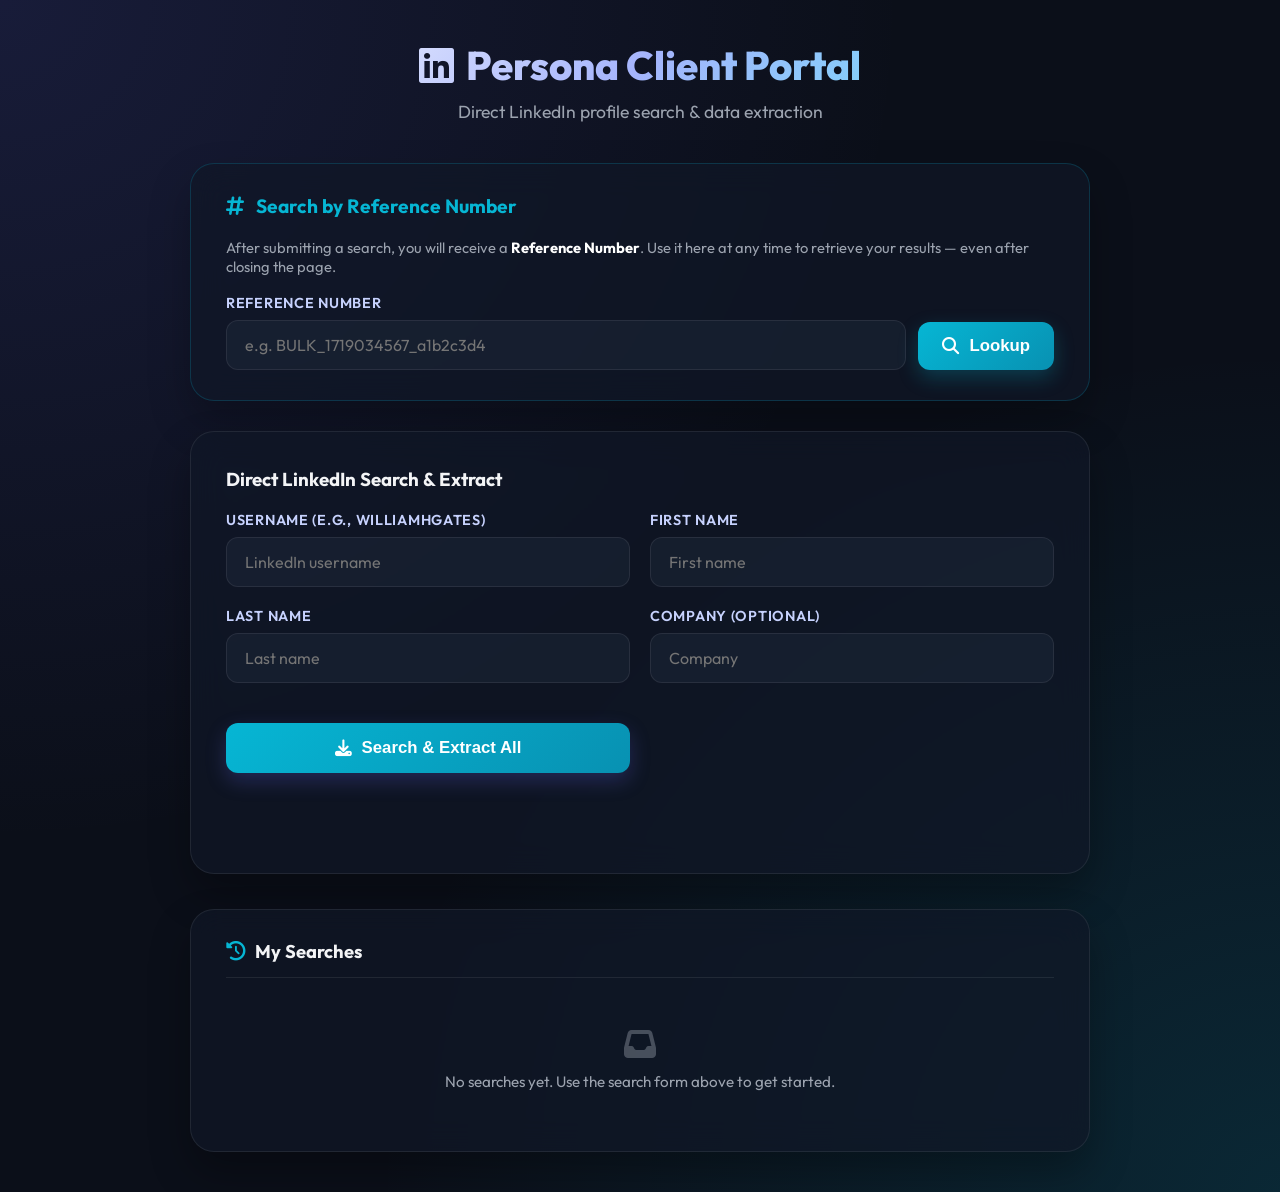
==== commit a14fe729: "Update client.html" ====
--- a/templates/client.html
+++ b/templates/client.html
@@ -721,6 +721,225 @@
             background: rgba(239, 68, 68, 0.12);
             border: 1px solid rgba(239, 68, 68, 0.3);
             color: #fca5a5;
+        }
+
+        /* ── My Searches History Section ────────────────────────────── */
+        .search-history-card {
+            background: var(--card-bg);
+            backdrop-filter: blur(16px);
+            -webkit-backdrop-filter: blur(16px);
+            border: 1px solid var(--border-color);
+            border-radius: 24px;
+            padding: 30px 35px;
+            box-shadow: 0 20px 40px rgba(0, 0, 0, 0.3);
+            margin-top: 35px;
+            animation: fadeInUp 0.5s ease-out;
+        }
+
+        .search-history-header {
+            display: flex;
+            align-items: center;
+            justify-content: space-between;
+            margin-bottom: 20px;
+            padding-bottom: 14px;
+            border-bottom: 1px solid var(--border-color);
+        }
+
+        .search-history-header h3 {
+            font-weight: 700;
+            font-size: 1.15rem;
+            display: flex;
+            align-items: center;
+            gap: 10px;
+        }
+
+        .search-history-header h3 i {
+            color: var(--secondary-accent);
+            font-size: 1.2rem;
+        }
+
+        .btn-clear-history {
+            background: rgba(239, 68, 68, 0.12);
+            border: 1px solid rgba(239, 68, 68, 0.25);
+            color: #fca5a5;
+            font-size: 0.8rem;
+            font-weight: 600;
+            padding: 6px 14px;
+            border-radius: 8px;
+            cursor: pointer;
+            transition: all 0.2s ease;
+        }
+
+        .btn-clear-history:hover {
+            background: rgba(239, 68, 68, 0.25);
+            border-color: rgba(239, 68, 68, 0.5);
+        }
+
+        .history-empty {
+            text-align: center;
+            color: var(--text-muted);
+            padding: 30px 10px;
+            font-size: 0.95rem;
+        }
+
+        .history-empty i {
+            display: block;
+            font-size: 2rem;
+            margin-bottom: 12px;
+            opacity: 0.4;
+        }
+
+        .history-item {
+            display: flex;
+            align-items: center;
+            gap: 14px;
+            padding: 14px 16px;
+            border-radius: 14px;
+            border: 1px solid rgba(255, 255, 255, 0.05);
+            background: rgba(255, 255, 255, 0.02);
+            margin-bottom: 10px;
+            transition: all 0.25s ease;
+        }
+
+        .history-item:hover {
+            background: rgba(255, 255, 255, 0.06);
+            border-color: rgba(99, 102, 241, 0.3);
+        }
+
+        .history-item-icon {
+            width: 42px;
+            height: 42px;
+            border-radius: 50%;
+            display: flex;
+            align-items: center;
+            justify-content: center;
+            font-size: 1rem;
+            flex-shrink: 0;
+        }
+
+        .history-item-icon.completed {
+            background: rgba(16, 185, 129, 0.15);
+            color: #6ee7b7;
+        }
+
+        .history-item-icon.pending {
+            background: rgba(245, 158, 11, 0.15);
+            color: #fde68a;
+        }
+
+        .history-item-icon.in_progress {
+            background: rgba(59, 130, 246, 0.15);
+            color: #93c5fd;
+        }
+
+        .history-item-icon.failed {
+            background: rgba(239, 68, 68, 0.12);
+            color: #fca5a5;
+        }
+
+        .history-item-icon.queued {
+            background: rgba(139, 92, 246, 0.15);
+            color: #c4b5fd;
+        }
+
+        .history-item-details {
+            flex-grow: 1;
+            min-width: 0;
+        }
+
+        .history-item-name {
+            font-weight: 600;
+            font-size: 0.95rem;
+            color: white;
+            white-space: nowrap;
+            overflow: hidden;
+            text-overflow: ellipsis;
+        }
+
+        .history-item-meta {
+            display: flex;
+            align-items: center;
+            gap: 10px;
+            font-size: 0.78rem;
+            color: var(--text-muted);
+            margin-top: 3px;
+        }
+
+        .history-status-badge {
+            display: inline-flex;
+            align-items: center;
+            gap: 4px;
+            font-size: 0.72rem;
+            font-weight: 600;
+            padding: 2px 8px;
+            border-radius: 6px;
+            text-transform: uppercase;
+            letter-spacing: 0.04em;
+        }
+
+        .history-status-badge.completed {
+            background: rgba(16, 185, 129, 0.15);
+            color: #6ee7b7;
+        }
+
+        .history-status-badge.pending,
+        .history-status-badge.queued {
+            background: rgba(245, 158, 11, 0.12);
+            color: #fde68a;
+        }
+
+        .history-status-badge.in_progress {
+            background: rgba(59, 130, 246, 0.12);
+            color: #93c5fd;
+        }
+
+        .history-status-badge.failed {
+            background: rgba(239, 68, 68, 0.1);
+            color: #fca5a5;
+        }
+
+        .btn-history-view {
+            background: rgba(99, 102, 241, 0.12);
+            border: 1px solid rgba(99, 102, 241, 0.3);
+            color: #c7d2fe;
+            font-size: 0.78rem;
+            font-weight: 600;
+            padding: 6px 14px;
+            border-radius: 8px;
+            cursor: pointer;
+            transition: all 0.2s ease;
+            white-space: nowrap;
+            flex-shrink: 0;
+        }
+
+        .btn-history-view:hover {
+            background: rgba(99, 102, 241, 0.25);
+            transform: translateY(-1px);
+        }
+
+        .btn-history-view:disabled {
+            opacity: 0.4;
+            cursor: not-allowed;
+            transform: none;
+        }
+
+        .queue-position-badge {
+            display: inline-flex;
+            align-items: center;
+            gap: 5px;
+            background: rgba(139, 92, 246, 0.15);
+            border: 1px solid rgba(139, 92, 246, 0.3);
+            color: #c4b5fd;
+            font-size: 0.82rem;
+            font-weight: 600;
+            padding: 4px 12px;
+            border-radius: 8px;
+            margin-top: 6px;
+        }
+
+        @keyframes fadeInUp {
+            from { opacity: 0; transform: translateY(20px); }
+            to   { opacity: 1; transform: translateY(0); }
         }
     </style>
 </head>
@@ -783,6 +1002,10 @@
                         style="background: linear-gradient(135deg, var(--secondary-accent) 0%, #0891b2 100%); margin-top: 20px;">
                         <i class="fas fa-download"></i> Search & Extract All
                     </button>
+                    <button id="btnQueueAnother" class="btn" onclick="prepareNextSearch()"
+                        style="display:none; background: rgba(99,102,241,0.15); color: #c7d2fe; border: 1px solid rgba(99,102,241,0.4); margin-top: 20px; margin-left: 10px;">
+                        <i class="fas fa-plus"></i> Queue Another Search
+                    </button>
                     <div id="searchStatus" style="margin-top: 15px;"></div>
                     <!-- Reference Number Badge (shown after search starts) -->
                     <div id="refBadgeContainer" class="ref-badge-container">
@@ -970,6 +1193,22 @@
             </div>
         </div>
 
+        <!-- ═══════ My Searches History Section ═══════ -->
+        <div class="search-history-card" id="searchHistorySection">
+            <div class="search-history-header">
+                <h3><i class="fas fa-clock-rotate-left"></i> My Searches</h3>
+                <button class="btn-clear-history" onclick="clearSearchHistory()" id="btnClearHistory" style="display:none;">
+                    <i class="fas fa-trash-alt"></i> Clear History
+                </button>
+            </div>
+            <div id="searchHistoryList">
+                <div class="history-empty">
+                    <i class="fas fa-inbox"></i>
+                    No searches yet. Use the search form above to get started.
+                </div>
+            </div>
+        </div>
+
         <script>
             let activeProfileData = null;
             let activeBulkData = null;
@@ -1056,6 +1295,7 @@
                         renderBulkProfiles(data.profiles, searchName);
                         showSearchSuccess(`Loaded ${data.profiles.length} profiles from cache.`);
                         if (data.reference_number) showRefBadge(data.reference_number);
+                        addToSearchHistory(searchName, data.reference_number, 'completed', {profiles_count: data.profiles.length});
                         btn.disabled = false;
                         btn.innerHTML = '<i class="fas fa-download"></i> Search &amp; Extract All';
 
@@ -1065,8 +1305,10 @@
                         if (taskId) showRefBadge(taskId);
                         showSearchInfo('<i class="fas fa-layer-group"></i> <strong>Queued in Task Bucket</strong> — the worker will process it automatically. Results will appear here when done.');
                         btn.innerHTML = '<i class="fas fa-clock"></i> Waiting in queue...';
+                        addToSearchHistory(searchName, taskId, 'queued');
                         if (currentPollInterval) clearInterval(currentPollInterval);
                         currentPollInterval = setInterval(() => pollScrapeStatus(searchName, btn, taskId), 4000);
+                        document.getElementById('btnQueueAnother').style.display = 'inline-block';
 
                     } else if (res.status === 202 && (data.status === 'pending' || data.status === 'in_progress')) {
                         // Already queued/running in bucket
@@ -1074,8 +1316,10 @@
                         if (taskId) showRefBadge(taskId);
                         showSearchInfo('<i class="fas fa-layer-group"></i> Already in Task Bucket — checking progress...');
                         btn.innerHTML = '<i class="fas fa-clock"></i> Processing...';
+                        addToSearchHistory(searchName, taskId, data.status);
                         if (currentPollInterval) clearInterval(currentPollInterval);
                         currentPollInterval = setInterval(() => pollScrapeStatus(searchName, btn, taskId), 4000);
+                        document.getElementById('btnQueueAnother').style.display = 'inline-block';
 
                     } else if (res.status === 401) {
                         showSearchError('<i class="fas fa-lock"></i> LinkedIn session not authenticated. Please contact the admin.');
@@ -1105,12 +1349,22 @@
                     const data = await res.json();
 
                     if (res.status === 202 && data.status === 'pending') {
-                        showSearchInfo('<i class="fas fa-clock"></i> <strong>Queued</strong> — waiting for the Task Bucket worker to start this task...');
-                        btn.innerHTML = '<i class="fas fa-clock"></i> Queued...';
+                        const pos = data.queue_position || '?';
+                        const total = data.queue_total || '?';
+                        let posHtml = '';
+                        if (pos > 1) {
+                            posHtml = `<br><span class="queue-position-badge"><i class="fas fa-layer-group"></i> Position ${pos} of ${total} in queue</span>`;
+                        } else {
+                            posHtml = `<br><span class="queue-position-badge"><i class="fas fa-layer-group"></i> Next in queue (${total} total)</span>`;
+                        }
+                        showSearchInfo(`<i class="fas fa-clock"></i> <strong>Queued</strong> — waiting for current task to finish...${posHtml}`);
+                        btn.innerHTML = `<i class="fas fa-clock"></i> Queue #${pos}`;
+                        updateSearchHistory(name, 'pending', taskId, {queue_position: pos, queue_total: total});
 
                     } else if (res.status === 202 && data.status === 'in_progress') {
                         showSearchInfo('<i class="fas fa-spinner spinner"></i> <strong>Scraping now</strong> — the worker is extracting LinkedIn profiles...');
                         btn.innerHTML = '<i class="fas fa-spinner spinner"></i> Scraping...';
+                        updateSearchHistory(name, 'in_progress', taskId);
 
                     } else if (res.status === 200 && data.status === 'completed') {
                         clearInterval(currentPollInterval);
@@ -1119,6 +1373,8 @@
                         showSearchSuccess(`✅ Done! ${data.profiles.length} profile(s) extracted successfully.`);
                         btn.disabled = false;
                         btn.innerHTML = '<i class="fas fa-download"></i> Search &amp; Extract All';
+                        document.getElementById('btnQueueAnother').style.display = 'none';
+                        updateSearchHistory(name, 'completed', taskId, {profiles_count: data.profiles.length});
 
                     } else if (data.status === 'failed') {
                         clearInterval(currentPollInterval);
@@ -1126,6 +1382,8 @@
                         showSearchError('❌ Scrape failed: ' + (data.error || 'Unknown error'));
                         btn.disabled = false;
                         btn.innerHTML = '<i class="fas fa-download"></i> Search &amp; Extract All';
+                        document.getElementById('btnQueueAnother').style.display = 'none';
+                        updateSearchHistory(name, 'failed', taskId, {error: data.error});
 
                     } else {
                         clearInterval(currentPollInterval);
@@ -1133,10 +1391,38 @@
                         showSearchError(data.error || 'Scrape failed or returned empty.');
                         btn.disabled = false;
                         btn.innerHTML = '<i class="fas fa-download"></i> Search &amp; Extract All';
+                        document.getElementById('btnQueueAnother').style.display = 'none';
+                        updateSearchHistory(name, 'failed', taskId);
                     }
                 } catch (e) {
                     console.error('Polling error', e);
                 }
+            }
+
+            function prepareNextSearch() {
+                // Clear the active UI poll so it stops updating the main area
+                if (currentPollInterval) {
+                    clearInterval(currentPollInterval);
+                    currentPollInterval = null;
+                }
+                
+                // Clear the inputs
+                document.getElementById('usernameKeyword').value = '';
+                document.getElementById('firstName').value = '';
+                document.getElementById('lastName').value = '';
+                document.getElementById('company').value = '';
+                
+                // Reset buttons
+                const btn = document.getElementById('btnDirectSearchExtract');
+                btn.disabled = false;
+                btn.innerHTML = '<i class="fas fa-download"></i> Search &amp; Extract All';
+                document.getElementById('btnQueueAnother').style.display = 'none';
+                
+                // Clear the status text and ref badge
+                document.getElementById('searchStatus').innerHTML = '';
+                document.getElementById('refBadgeContainer').classList.remove('show');
+                
+                showSearchInfo('Ready to add another search to the queue! You can monitor the previous search progress in the "My Searches" section below.');
             }
 
             // ---- REFERENCE NUMBER LOOKUP ----
@@ -1183,10 +1469,11 @@
                             '<span style="font-size:0.85rem; opacity:0.85;">Please check the number and try again. ' +
                             'Reference numbers are case-sensitive.</span>'
                         );
-                    } else if (res.status === 202 && data.status === 'in_progress') {
+                    } else if (res.status === 202 && (data.status === 'in_progress' || data.status === 'pending')) {
+                        const statusLabel = data.status === 'pending' ? 'Queued' : 'Still scraping';
                         showRefPanel('in_progress',
-                            `<i class="fas fa-spinner spinner"></i> <strong>Still scraping...</strong>` +
-                            `<span style="font-size:0.85rem; opacity:0.85;">${escapeHtml(data.message || '')}</span>` +
+                            `<i class="fas fa-spinner spinner"></i> <strong>${statusLabel}...</strong><br>` +
+                            `<span style="font-size:0.85rem; opacity:0.85;">${escapeHtml(data.message || '')}</span><br>` +
                             `<span style="font-size:0.8rem; opacity:0.7;">Auto-checking every 5 seconds. Please wait.</span>`
                         );
                         // Auto-poll until done
@@ -1220,11 +1507,12 @@
                     });
                     const data = await res.json();
 
-                    if (res.status === 202 && data.status === 'in_progress') {
+                    if (res.status === 202 && (data.status === 'in_progress' || data.status === 'pending')) {
+                        const statusLabel = data.status === 'pending' ? 'Queued' : 'Still scraping';
                         // Still going — update message
                         showRefPanel('in_progress',
-                            `<i class="fas fa-spinner spinner"></i> <strong>Still scraping...</strong>` +
-                            `<span style="font-size:0.85rem; opacity:0.85;">${escapeHtml(data.message || '')}</span>` +
+                            `<i class="fas fa-spinner spinner"></i> <strong>${statusLabel}...</strong><br>` +
+                            `<span style="font-size:0.85rem; opacity:0.85;">${escapeHtml(data.message || '')}</span><br>` +
                             `<span style="font-size:0.8rem; opacity:0.7;">Auto-checking every 5 seconds. Please wait.</span>`
                         );
                     } else {
@@ -1584,18 +1872,24 @@
                 activeProfileData = null;
 
                 let extractedListHtml = '';
-                profiles.forEach(p => {
+                profiles.forEach((p, idx) => {
                     const initials = (p.name || '?').split(' ').map(n => n[0]).join('').substring(0, 2).toUpperCase();
                     const avatar = p.profile_picture
-                        ? `<img src="${escapeHtml(p.profile_picture)}" style="width:40px;height:40px;border-radius:50%;object-fit:cover;border:1px solid var(--secondary-accent);">`
-                        : `<div style="width:40px;height:40px;border-radius:50%;background:linear-gradient(135deg, var(--primary-accent), var(--secondary-accent));color:white;display:flex;align-items:center;justify-content:center;font-weight:700;font-size:1rem;border:1px solid var(--secondary-accent);">${initials}</div>`;
+                        ? `<img src="${escapeHtml(p.profile_picture)}" style="width:45px;height:45px;border-radius:50%;object-fit:cover;border:1.5px solid var(--secondary-accent); flex-shrink:0;">`
+                        : `<div style="width:45px;height:45px;border-radius:50%;background:linear-gradient(135deg, var(--primary-accent), var(--secondary-accent));color:white;display:flex;align-items:center;justify-content:center;font-weight:700;font-size:1rem;border:1.5px solid var(--secondary-accent);flex-shrink:0;">${initials}</div>`;
 
                     extractedListHtml += `
-                    <div style="display:flex; align-items:center; gap:15px; margin-bottom:10px; background: rgba(255,255,255,0.03); padding:10px; border-radius:8px;">
+                    <div class="bulk-profile-card" onclick="viewSingleProfileFromBulk('${escapeHtml(p.profile_url)}')" 
+                         style="display:flex; align-items:center; gap:15px; margin-bottom:12px; background: rgba(255,255,255,0.03); padding:12px; border-radius:10px; border:1px solid rgba(255,255,255,0.06); cursor:pointer; transition:all 0.2s;"
+                         onmouseover="this.style.background='rgba(255,255,255,0.08)'; this.style.borderColor='var(--secondary-accent)';" 
+                         onmouseout="this.style.background='rgba(255,255,255,0.03)'; this.style.borderColor='rgba(255,255,255,0.06)';">
                         ${avatar}
-                        <div style="text-align:left;">
-                            <div style="font-weight:bold; color:white; font-size:1rem;">${escapeHtml(p.name)}</div>
-                            ${p.headline ? `<div style="color:var(--text-muted); font-size:0.85rem;">${escapeHtml(p.headline)}</div>` : ''}
+                        <div style="text-align:left; flex-grow:1;">
+                            <div style="font-weight:bold; color:white; font-size:1rem; display:flex; justify-content:space-between; align-items:center; gap:10px;">
+                                <span>${escapeHtml(p.name)}</span>
+                                <span style="font-size:0.75rem; color:var(--secondary-accent); font-weight:normal; white-space:nowrap;"><i class="fas fa-chevron-right"></i> View Details</span>
+                            </div>
+                            ${p.headline ? `<div style="color:var(--text-muted); font-size:0.83rem; margin-top:2px;">${escapeHtml(p.headline)}</div>` : ''}
                         </div>
                     </div>
                 `;
@@ -1606,10 +1900,10 @@
                 <div style="padding: 30px 20px; text-align: center; color: white;">
                     <i class="fas fa-check-circle" style="color: #10b981; font-size: 3rem; margin-bottom: 15px;"></i>
                     <h3 style="font-size: 1.5rem; margin-bottom: 10px;">Scrape Complete for "${escapeHtml(searchName || 'Multi-Profile Search')}"</h3>
-                    <p style="color: var(--text-muted); font-size: 1.1rem; margin-bottom: 20px;">Successfully extracted ${profiles.length} profile${profiles.length === 1 ? '' : 's'}. Click the buttons above to download the complete data.</p>
+                    <p style="color: var(--text-muted); font-size: 1.1rem; margin-bottom: 20px;">Successfully extracted ${profiles.length} profile${profiles.length === 1 ? '' : 's'}. Click on any profile card below to view details, or use the download options.</p>
                     
-                    <div style="text-align:left; max-width: 600px; margin: 0 auto; background: rgba(0,0,0,0.2); border-radius:12px; padding:20px; border:1px solid rgba(255,255,255,0.05);">
-                        <h4 style="margin-top:0; margin-bottom:15px; color:#c7d2fe; border-bottom:1px solid rgba(255,255,255,0.1); padding-bottom:10px;">Extracted Profiles</h4>
+                    <div style="text-align:left; max-width: 650px; margin: 0 auto; background: rgba(0,0,0,0.2); border-radius:12px; padding:20px; border:1px solid rgba(255,255,255,0.05);">
+                        <h4 style="margin-top:0; margin-bottom:15px; color:#c7d2fe; border-bottom:1px solid rgba(255,255,255,0.1); padding-bottom:10px;">Extracted Profiles (Click to Expand Details)</h4>
                         ${extractedListHtml}
                     </div>
                 </div>
@@ -1617,6 +1911,15 @@
                 document.getElementById('bulkResult').style.display = 'block';
                 document.getElementById('bulkResult').scrollIntoView({ behavior: 'smooth' });
             }
+
+            window.viewSingleProfileFromBulk = function(profileUrl) {
+                const profiles = activeBulkData || window._refLookupProfiles || [];
+                const matched = profiles.find(p => p.profile_url === profileUrl);
+                if (matched) {
+                    renderProfile(matched);
+                }
+            };
+
 
             function toggleSection(sectionId, textId, value, isHtml) {
                 const section = document.getElementById(sectionId);
@@ -1733,6 +2036,252 @@
                     showSearchError('Bulk PDF export error: ' + e.message);
                 }
             }
+            // ════════════════════════════════════════════════════════════
+            // ██  MY SEARCHES — localStorage-based search history      ██
+            // ════════════════════════════════════════════════════════════
+
+            const HISTORY_KEY = 'persona_search_history';
+            const MAX_HISTORY = 50;
+
+            function getSearchHistory() {
+                try {
+                    return JSON.parse(localStorage.getItem(HISTORY_KEY) || '[]');
+                } catch (e) { return []; }
+            }
+
+            function saveSearchHistory(history) {
+                localStorage.setItem(HISTORY_KEY, JSON.stringify(history.slice(0, MAX_HISTORY)));
+            }
+
+            function addToSearchHistory(name, refNumber, status, extra = {}) {
+                const history = getSearchHistory();
+                // Don't duplicate if same name+ref already exists
+                const existing = history.find(h => h.name === name && h.ref === refNumber);
+                if (existing) {
+                    existing.status = status;
+                    existing.updated_at = new Date().toISOString();
+                    Object.assign(existing, extra);
+                    saveSearchHistory(history);
+                    renderSearchHistory();
+                    return;
+                }
+                history.unshift({
+                    name,
+                    ref: refNumber,
+                    status,
+                    searched_at: new Date().toISOString(),
+                    updated_at: new Date().toISOString(),
+                    ...extra
+                });
+                saveSearchHistory(history);
+                renderSearchHistory();
+            }
+
+            function updateSearchHistory(name, status, refNumber, extra = {}) {
+                const history = getSearchHistory();
+                // Find by ref first, then by name
+                let entry = refNumber ? history.find(h => h.ref === refNumber) : null;
+                if (!entry) entry = history.find(h => h.name === name);
+                if (entry) {
+                    entry.status = status;
+                    entry.updated_at = new Date().toISOString();
+                    Object.assign(entry, extra);
+                    saveSearchHistory(history);
+                    renderSearchHistory();
+                }
+            }
+
+            function clearSearchHistory() {
+                localStorage.removeItem(HISTORY_KEY);
+                renderSearchHistory();
+            }
+
+            function renderSearchHistory() {
+                const history = getSearchHistory();
+                const container = document.getElementById('searchHistoryList');
+                const clearBtn = document.getElementById('btnClearHistory');
+
+                if (!history.length) {
+                    container.innerHTML = `
+                        <div class="history-empty">
+                            <i class="fas fa-inbox"></i>
+                            No searches yet. Use the search form above to get started.
+                        </div>
+                    `;
+                    clearBtn.style.display = 'none';
+                    return;
+                }
+
+                clearBtn.style.display = 'inline-flex';
+
+                const statusIcons = {
+                    completed: 'fa-check-circle',
+                    pending: 'fa-clock',
+                    queued: 'fa-clock',
+                    in_progress: 'fa-spinner spinner',
+                    failed: 'fa-times-circle'
+                };
+                const statusLabels = {
+                    completed: 'Completed',
+                    pending: 'In Queue',
+                    queued: 'In Queue',
+                    in_progress: 'Scraping',
+                    failed: 'Failed'
+                };
+
+                let html = '';
+                history.forEach((item, idx) => {
+                    const icon = statusIcons[item.status] || 'fa-question-circle';
+                    const label = statusLabels[item.status] || item.status;
+                    const statusClass = item.status === 'queued' ? 'pending' : item.status;
+                    const timeAgo = getTimeAgo(item.searched_at);
+                    const initials = (item.name || '?').split(' ').map(n => n[0]).join('').substring(0, 2).toUpperCase();
+
+                    const isViewable = item.status === 'completed';
+                    const isActive = item.status === 'pending' || item.status === 'queued' || item.status === 'in_progress';
+
+                    let actionBtn = '';
+                    if (isViewable) {
+                        actionBtn = `<button class="btn-history-view" onclick="viewHistoryResult(${idx})"><i class="fas fa-eye"></i> View</button>`;
+                    } else if (isActive) {
+                        const queueInfo = item.queue_position ? ` (#${item.queue_position})` : '';
+                        actionBtn = `<button class="btn-history-view" disabled><i class="fas fa-${icon}"></i> ${label}${queueInfo}</button>`;
+                    } else if (item.status === 'failed') {
+                        actionBtn = `<button class="btn-history-view" onclick="retryHistorySearch(${idx})"><i class="fas fa-redo"></i> Retry</button>`;
+                    }
+
+                    let queueBadge = '';
+                    if (isActive && item.queue_position && item.queue_position > 1) {
+                        queueBadge = `<span style="font-size:0.72rem; color:#c4b5fd;">Position ${item.queue_position} of ${item.queue_total || '?'}</span>`;
+                    }
+
+                    html += `
+                        <div class="history-item">
+                            <div class="history-item-icon ${statusClass}">
+                                <i class="fas ${icon}"></i>
+                            </div>
+                            <div class="history-item-details">
+                                <div class="history-item-name">${escapeHtml(item.name)}</div>
+                                <div class="history-item-meta">
+                                    <span class="history-status-badge ${statusClass}"><i class="fas ${icon}"></i> ${label}</span>
+                                    <span>${timeAgo}</span>
+                                    ${item.profiles_count ? `<span>${item.profiles_count} profile${item.profiles_count > 1 ? 's' : ''}</span>` : ''}
+                                    ${queueBadge}
+                                </div>
+                            </div>
+                            ${actionBtn}
+                        </div>
+                    `;
+                });
+
+                container.innerHTML = html;
+            }
+
+            function getTimeAgo(isoDate) {
+                if (!isoDate) return '';
+                const seconds = Math.floor((new Date() - new Date(isoDate)) / 1000);
+                if (seconds < 60) return 'just now';
+                const minutes = Math.floor(seconds / 60);
+                if (minutes < 60) return `${minutes}m ago`;
+                const hours = Math.floor(minutes / 60);
+                if (hours < 24) return `${hours}h ago`;
+                const days = Math.floor(hours / 24);
+                return `${days}d ago`;
+            }
+
+            async function viewHistoryResult(idx) {
+                const history = getSearchHistory();
+                const item = history[idx];
+                if (!item) return;
+
+                // Try to fetch by reference number first
+                const ref = item.ref;
+                if (ref && !ref.startsWith('cached_')) {
+                    try {
+                        const res = await fetch('/api/client/lookup-by-reference', {
+                            method: 'POST',
+                            headers: { 'Content-Type': 'application/json' },
+                            body: JSON.stringify({ reference_number: ref })
+                        });
+                        const data = await res.json();
+                        if (data.success && data.profiles && data.profiles.length) {
+                            renderBulkProfiles(data.profiles, item.name);
+                            document.getElementById('bulkResult').scrollIntoView({ behavior: 'smooth' });
+                            return;
+                        }
+                    } catch (e) { console.error('viewHistoryResult ref lookup error', e); }
+                }
+
+                // Fallback: fetch by name via scrape-status
+                try {
+                    const url = '/api/client/scrape-status?name=' + encodeURIComponent(item.name)
+                              + (ref ? '&task_id=' + encodeURIComponent(ref) : '');
+                    const res = await fetch(url);
+                    const data = await res.json();
+                    if (data.profiles && data.profiles.length) {
+                        renderBulkProfiles(data.profiles, item.name);
+                        document.getElementById('bulkResult').scrollIntoView({ behavior: 'smooth' });
+                    } else {
+                        showSearchError('No profiles found for this search. The data may have been cleared.');
+                    }
+                } catch (e) {
+                    showSearchError('Error loading results: ' + e.message);
+                }
+            }
+
+            async function retryHistorySearch(idx) {
+                const history = getSearchHistory();
+                const item = history[idx];
+                if (!item) return;
+
+                // Pre-fill the search fields and trigger search
+                const names = item.name.split(' ');
+                document.getElementById('firstName').value = names[0] || '';
+                document.getElementById('lastName').value = names.slice(1).join(' ') || '';
+                document.getElementById('usernameKeyword').value = '';
+                document.getElementById('company').value = '';
+
+                // Remove the failed entry
+                history.splice(idx, 1);
+                saveSearchHistory(history);
+                renderSearchHistory();
+
+                // Scroll up and trigger search
+                document.getElementById('tabDirectSearch').scrollIntoView({ behavior: 'smooth' });
+                searchAndExtract();
+            }
+
+            // ── Refresh active history items periodically ──
+            setInterval(() => {
+                const history = getSearchHistory();
+                const activeItems = history.filter(h => h.status === 'pending' || h.status === 'queued' || h.status === 'in_progress');
+                if (!activeItems.length) return;
+
+                activeItems.forEach(async (item) => {
+                    try {
+                        let url = '/api/client/scrape-status?name=' + encodeURIComponent(item.name);
+                        if (item.ref && !item.ref.startsWith('cached_')) {
+                            url = '/api/client/scrape-status?task_id=' + encodeURIComponent(item.ref) + '&name=' + encodeURIComponent(item.name);
+                        }
+                        const res = await fetch(url);
+                        const data = await res.json();
+
+                        if (data.status === 'completed' && data.profiles) {
+                            updateSearchHistory(item.name, 'completed', item.ref, {profiles_count: data.profiles.length});
+                        } else if (data.status === 'failed') {
+                            updateSearchHistory(item.name, 'failed', item.ref, {error: data.error});
+                        } else if (data.status === 'pending' || data.status === 'in_progress') {
+                            updateSearchHistory(item.name, data.status, item.ref, {
+                                queue_position: data.queue_position,
+                                queue_total: data.queue_total
+                            });
+                        }
+                    } catch (e) { /* ignore poll errors */ }
+                });
+            }, 6000);
+
+            // Render on page load
+            renderSearchHistory();
         </script>
 </body>
 
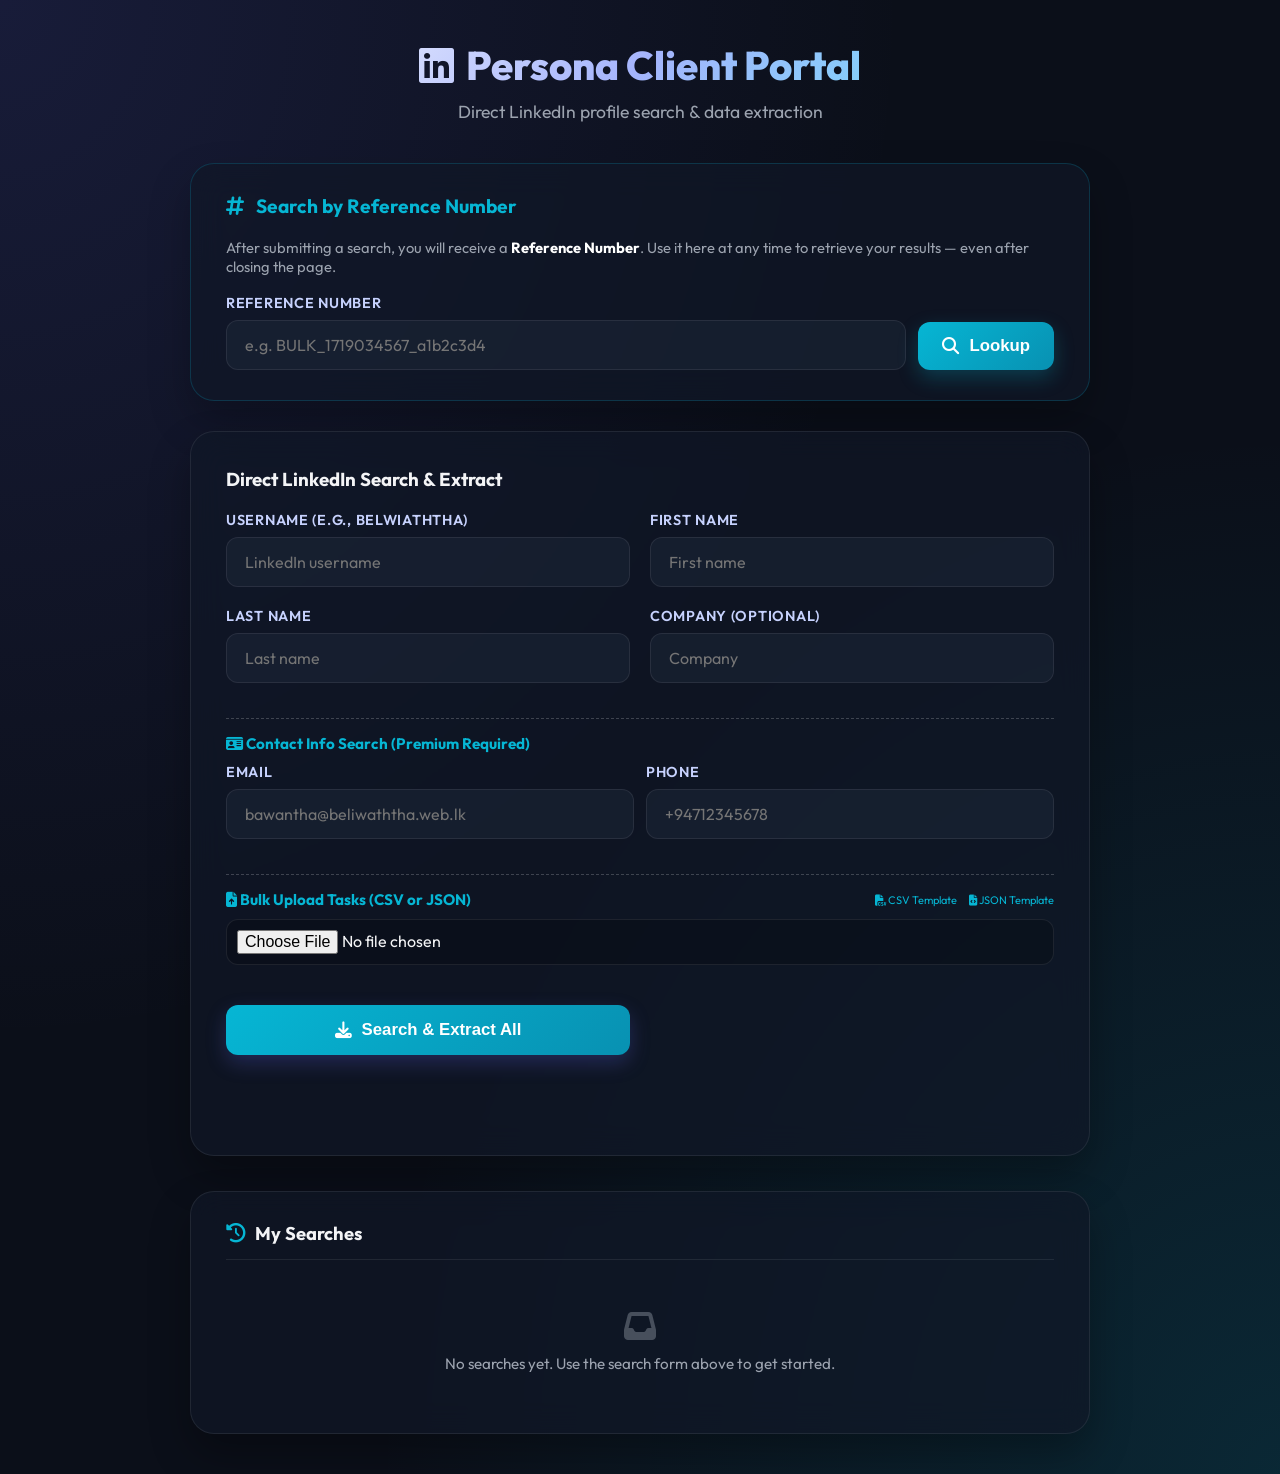
==== commit effebf19: "Update client.html" ====
--- a/templates/client.html
+++ b/templates/client.html
@@ -129,9 +129,72 @@
             margin-bottom: 25px;
         }
 
-        @media (max-width: 600px) {
+        @media (max-width: 768px) {
+            body {
+                padding: 20px 12px;
+            }
+            .container {
+                max-width: 100%;
+            }
+            header {
+                margin-bottom: 25px;
+            }
+            header h1 {
+                font-size: 1.75rem;
+                flex-direction: column;
+                gap: 6px;
+            }
+            header p {
+                font-size: 0.95rem;
+            }
+            .glass-card {
+                padding: 20px 15px;
+                border-radius: 18px;
+                margin-bottom: 20px;
+            }
+            .tabs {
+                flex-wrap: wrap;
+                gap: 8px;
+            }
+            .tab-btn {
+                flex: 1 1 calc(50% - 6px);
+                text-align: center;
+                font-size: 0.9rem;
+                padding: 12px 10px;
+                min-height: 46px;
+            }
             .input-group-grid {
                 grid-template-columns: 1fr;
+                gap: 12px;
+            }
+            .input-field {
+                font-size: 1rem;
+                padding: 12px 14px;
+                min-height: 48px;
+            }
+            .btn {
+                padding: 14px;
+                min-height: 48px;
+                font-size: 1rem;
+            }
+            .profile-header {
+                flex-direction: column;
+                text-align: center;
+                align-items: center;
+            }
+            .profile-title-details h2 {
+                font-size: 1.4rem;
+            }
+            .avatar {
+                width: 75px;
+                height: 75px;
+                margin: 0 auto 10px;
+            }
+            .timeline-card {
+                padding: 12px;
+            }
+            .section-header {
+                font-size: 1.1rem;
             }
         }
 
@@ -982,7 +1045,7 @@
                 <h3 style="margin-bottom:20px;font-weight:700;">Direct LinkedIn Search & Extract</h3>
                 <div class="input-group-grid">
                     <div class="input-wrapper">
-                        <label>Username (e.g., williamhgates)</label>
+                        <label>Username (e.g., belwiaththa)</label>
                         <input type="text" id="usernameKeyword" class="input-field" placeholder="LinkedIn username">
                     </div>
                     <div class="input-wrapper">
@@ -996,6 +1059,32 @@
                     <div class="input-wrapper">
                         <label>Company (optional)</label>
                         <input type="text" id="company" class="input-field" placeholder="Company">
+                    </div>
+
+                    <div style="margin-top: 15px; border-top: 1px dashed rgba(255,255,255,0.2); padding-top: 15px; width: 100%; grid-column: 1 / -1;">
+                        <h4 style="color:var(--secondary-accent); margin-bottom: 10px; font-size: 0.95rem;"><i class="fas fa-id-card"></i> Contact Info Search (Premium Required)</h4>
+                        <div style="display:flex; gap:12px; flex-wrap:wrap;">
+                            <div class="input-wrapper" style="flex:1;">
+                                <label>Email</label>
+                                <input type="email" id="contactEmail" class="input-field" placeholder="bawantha@beliwaththa.web.lk">
+                            </div>
+                            <div class="input-wrapper" style="flex:1;">
+                                <label>Phone</label>
+                                <input type="text" id="contactPhone" class="input-field" placeholder="+94712345678">
+                            </div>
+                        </div>
+                    </div>
+                    <div style="margin-top: 15px; border-top: 1px dashed rgba(255,255,255,0.2); padding-top: 15px; width: 100%; grid-column: 1 / -1;">
+                        <div style="display:flex; justify-content:space-between; align-items:center; margin-bottom: 10px;">
+                            <h4 style="color:var(--secondary-accent); margin: 0; font-size: 0.95rem;"><i class="fas fa-file-upload"></i> Bulk Upload Tasks (CSV or JSON)</h4>
+                            <div style="font-size: 11px;">
+                                <a href="data:text/csv;charset=utf-8,query%0Ahttps://linkedin.com/in/beliwaththa%0ABawantha%20Beliwaththa" download="template.csv" style="color:var(--secondary-accent); text-decoration: none; margin-right: 10px;"><i class="fas fa-file-csv"></i> CSV Template</a>
+                                <a href="data:application/json;charset=utf-8,%5B%0A%20%20%22https://linkedin.com/in/beliwaththa%22%2C%0A%20%20%22Bawantha%20Beliwaththa%22%0A%5D" download="template.json" style="color:var(--secondary-accent); text-decoration: none;"><i class="fas fa-file-code"></i> JSON Template</a>
+                            </div>
+                        </div>
+                        <div style="display:flex; gap:12px; align-items: center; flex-wrap:wrap;">
+                            <input type="file" id="clientUploadFile" accept=".csv,.json" class="input-field" style="flex:1; padding: 10px; background: rgba(0,0,0,0.2);">
+                        </div>
                     </div>
 
                     <button id="btnDirectSearchExtract" class="btn btn-primary" onclick="searchAndExtract()"
@@ -1268,14 +1357,79 @@
             }
 
             async function searchAndExtract() {
+                const fileInput = document.getElementById('clientUploadFile');
+                if (fileInput && fileInput.files.length > 0) {
+                    await clientUploadFile(true);
+                    return;
+                }
+
                 const username = document.getElementById('usernameKeyword').value.trim();
                 let firstName = document.getElementById('firstName').value.trim();
                 let lastName = document.getElementById('lastName').value.trim();
                 const company = document.getElementById('company').value.trim();
+                const contactEmail = document.getElementById('contactEmail') ? document.getElementById('contactEmail').value.trim() : '';
+                const contactPhone = document.getElementById('contactPhone') ? document.getElementById('contactPhone').value.trim() : '';
+                
+                const btn = document.getElementById('btnDirectSearchExtract');
+
+                if (contactEmail || contactPhone) {
+                    btn.disabled = true;
+                    btn.innerHTML = '<i class="fas fa-spinner spinner"></i> Searching Contact...';
+                    showSearchInfo('<i class="fas fa-id-card"></i> Searching Contact Info (Requires Premium)...');
+
+                    try {
+                        const res = await fetch('/api/scraper/search-contact-info', {
+                            method: 'POST', headers: {'Content-Type':'application/json'},
+                            body: JSON.stringify({ email: contactEmail, phone: contactPhone })
+                        });
+                        const data = await res.json();
+                        if (res.status === 403 && data.error === 'PREMIUM_REQUIRED') {
+                            showSearchError(`⚠️ ${data.message}`);
+                        } else if (data.success) {
+                            if (data.results && data.results.length > 0) {
+                                const url = data.results[0].profile_url;
+                                const bRes = await fetch('/api/client/scrape', {
+                                    method: 'POST', headers: {'Content-Type':'application/json'},
+                                    body: JSON.stringify({ name: url }) // Queue the found URL
+                                });
+                                const bData = await bRes.json();
+                                if (bData.status === 'queued' || bData.status === 'pending' || bData.status === 'in_progress') {
+                                    const searchName = contactEmail || contactPhone;
+                                    showSearchInfo('<i class="fas fa-layer-group"></i> <strong>Found contact & Queued</strong> — waiting for results...');
+                                    addToSearchHistory(searchName, bData.reference_number, 'queued');
+                                    if (currentPollInterval) clearInterval(currentPollInterval);
+                                    currentPollInterval = setInterval(() => pollScrapeStatus(searchName, btn, bData.reference_number), 4000);
+                                    document.getElementById('btnQueueAnother').style.display = 'inline-block';
+                                } else if (bData.cached) {
+                                    const searchName = contactEmail || contactPhone;
+                                    renderBulkProfiles(bData.profiles, searchName);
+                                    showSearchSuccess(`Loaded contact profile from cache.`);
+                                    addToSearchHistory(searchName, bData.reference_number, 'completed', {profiles_count: bData.profiles.length});
+                                    btn.disabled = false;
+                                    btn.innerHTML = '<i class="fas fa-download"></i> Search &amp; Extract All';
+                                } else {
+                                    showSearchError('Error queuing found profile: ' + (bData.error || 'Unknown'));
+                                }
+                            } else {
+                                showSearchError('No matches found for that contact info.');
+                            }
+                        } else {
+                            showSearchError('Error: ' + data.error);
+                        }
+                    } catch (e) {
+                        showSearchError('Network error: ' + e.message);
+                    } finally {
+                        if (!currentPollInterval && btn.disabled && btn.innerHTML.includes('Searching')) {
+                            btn.disabled = false;
+                            btn.innerHTML = '<i class="fas fa-download"></i> Search &amp; Extract All';
+                        }
+                    }
+                    return;
+                }
+
                 if (username) { firstName = username; lastName = ''; }
-                if (!firstName && !lastName) { showSearchError('Enter username or name'); return; }
-
-                const btn = document.getElementById('btnDirectSearchExtract');
+                if (!firstName && !lastName) { showSearchError('Please provide a Username, Name, Contact Info, OR upload a file to search.'); return; }
+
                 btn.disabled = true;
                 btn.innerHTML = '<i class="fas fa-spinner spinner"></i> Adding to queue...';
                 showSearchInfo('<i class="fas fa-layer-group"></i> Adding to Task Bucket queue...');
@@ -1335,6 +1489,44 @@
                     showSearchError('Error: ' + e.message);
                     btn.disabled = false;
                     btn.innerHTML = '<i class="fas fa-download"></i> Search &amp; Extract All';
+                }
+            }
+
+            async function clientUploadFile(isMainButton = false) {
+                const fileInput = document.getElementById('clientUploadFile');
+                if (!fileInput.files.length) {
+                    showSearchError('Please select a CSV or JSON file first.');
+                    return;
+                }
+                const file = fileInput.files[0];
+                const formData = new FormData();
+                formData.append('file', file);
+                
+                const btn = isMainButton ? document.getElementById('btnDirectSearchExtract') : document.getElementById('btnClientUpload');
+                if (!btn) return;
+                
+                btn.disabled = true;
+                const originalText = btn.innerHTML;
+                btn.innerHTML = '<i class="fas fa-spinner spinner"></i> Uploading...';
+                showSearchInfo('<i class="fas fa-upload"></i> Uploading file to task bucket...');
+
+                try {
+                    const res = await fetch('/api/bucket/upload', {
+                        method: 'POST',
+                        body: formData
+                    });
+                    const data = await res.json();
+                    if (data.success) {
+                        showSearchSuccess(`✅ ${data.message} They will be processed automatically.`);
+                        fileInput.value = ''; // Reset input
+                    } else {
+                        showSearchError('Upload error: ' + data.error);
+                    }
+                } catch (e) {
+                    showSearchError('Network error: ' + e.message);
+                } finally {
+                    btn.disabled = false;
+                    btn.innerHTML = originalText;
                 }
             }
 
@@ -1656,7 +1848,9 @@
                         const a = document.createElement('a');
                         a.href = url;
                         a.download = `persona_ref_results.${format}`;
+                        document.body.appendChild(a);
                         a.click();
+                        document.body.removeChild(a);
                         URL.revokeObjectURL(url);
                     } else {
                         const err = await res.json().catch(() => ({}));
@@ -1691,7 +1885,9 @@
                         const a = document.createElement('a');
                         a.href = url;
                         a.download = filename;
+                        document.body.appendChild(a);
                         a.click();
+                        document.body.removeChild(a);
                         URL.revokeObjectURL(url);
                     } else {
                         const err = await res.json().catch(() => ({}));
@@ -1745,13 +1941,17 @@
                     headerHtml += `<div class="avatar-fallback">${initials}</div>`;
                 }
 
+                const taglineText = profile.tagline || profile.headline || '';
                 headerHtml += `
                 <div class="profile-title-details">
                     <h2>${escapeHtml(profile.name || 'Unknown User')}</h2>
-                    ${profile.headline ? `<p class="headline">${escapeHtml(profile.headline)}</p>` : ''}
+                    ${taglineText ? `<p class="headline" style="color:#c7d2fe; font-size:1.05rem; margin-top:4px;"><i class="fas fa-quote-left" style="color:var(--secondary-accent); font-size:0.85rem; margin-right:5px;"></i> ${escapeHtml(taglineText)}</p>` : ''}
                     ${profile.location ? `<p class="location"><i class="fas fa-map-marker-alt" style="color:var(--secondary-accent);"></i> ${escapeHtml(profile.location)}</p>` : ''}
-                    ${profile.connections ? `<p style="color:var(--text-muted); font-size:0.85rem; margin-top:4px;"><i class="fas fa-users" style="color:var(--secondary-accent);"></i> ${escapeHtml(profile.connections)}</p>` : ''}
-                    <a href="${escapeHtml(profile.profile_url)}" target="_blank" style="color:var(--secondary-accent); font-size:0.85rem;"><i class="fab fa-linkedin"></i> View on LinkedIn</a>
+                    <div style="display:flex; gap:15px; flex-wrap:wrap; margin-top:6px; font-size:0.88rem; color:var(--text-muted);">
+                        ${profile.connections ? `<span><i class="fas fa-users" style="color:var(--secondary-accent);"></i> <strong>Connections:</strong> ${escapeHtml(profile.connections)}</span>` : ''}
+                        ${profile.followers ? `<span><i class="fas fa-user-plus" style="color:#10b981;"></i> <strong>Followers:</strong> ${escapeHtml(profile.followers)}</span>` : ''}
+                    </div>
+                    <a href="${escapeHtml(profile.profile_url)}" target="_blank" style="color:var(--secondary-accent); font-size:0.85rem; display:inline-block; margin-top:6px;"><i class="fab fa-linkedin"></i> View on LinkedIn</a>
                 </div>
             `;
                 header.innerHTML = headerHtml;
@@ -1760,21 +1960,36 @@
                 toggleSection('aboutSection', 'aboutText', profile.about, false);
                 toggleSection('fullTextSection', 'fullTextContent', profile.full_text, false);
 
+                // Contact Info 
+                // We'll dynamically inject this since there wasn't a placeholder container originally
+                let contactHtml = '';
+                if (profile.contact_info && Object.keys(profile.contact_info).length > 0) {
+                    contactHtml = `<div class="timeline-card" style="border-left-color: #eab308; background: rgba(234, 179, 8, 0.1);">`;
+                    for (const [k, v] of Object.entries(profile.contact_info)) {
+                        contactHtml += `<div style="margin-bottom:4px;"><strong style="text-transform:capitalize; color:#fde047;">${escapeHtml(k)}:</strong> ${escapeHtml(v)}</div>`;
+                    }
+                    contactHtml += `</div>`;
+                }
+
                 // Current Position
                 const currentJobSec = document.getElementById('currentJobSection');
                 const currentJobCont = document.getElementById('currentJobContainer');
-                if (profile.current_job && (profile.current_job.title || profile.current_job.company)) {
-                    let job = profile.current_job;
-                    currentJobCont.innerHTML = `
-                    <div class="timeline-card" style="border-left-color: var(--secondary-accent);">
-                        <h4>${escapeHtml(job.title)}</h4>
-                        <div class="company">${escapeHtml(job.company)}</div>
-                        <div class="meta">
-                            ${job.duration ? `<span><i class="far fa-clock"></i> ${escapeHtml(job.duration)}</span>` : ''}
-                            ${job.location ? `<span><i class="fas fa-map-marker-alt"></i> ${escapeHtml(job.location)}</span>` : ''}
+                if (contactHtml || (profile.current_job && (profile.current_job.title || profile.current_job.company))) {
+                    let jobHtml = contactHtml; 
+                    if (profile.current_job && (profile.current_job.title || profile.current_job.company)) {
+                        let job = profile.current_job;
+                        jobHtml += `
+                        <div class="timeline-card" style="border-left-color: var(--secondary-accent);">
+                            <h4>${escapeHtml(job.title)}</h4>
+                            <div class="company">${escapeHtml(job.company)}</div>
+                            <div class="meta">
+                                ${job.duration ? `<span><i class="far fa-clock"></i> ${escapeHtml(job.duration)}</span>` : ''}
+                                ${job.location ? `<span><i class="fas fa-map-marker-alt"></i> ${escapeHtml(job.location)}</span>` : ''}
+                            </div>
                         </div>
-                    </div>
-                `;
+                        `;
+                    }
+                    currentJobCont.innerHTML = jobHtml;
                     currentJobSec.style.display = 'block';
                 } else {
                     currentJobSec.style.display = 'none';
@@ -1845,7 +2060,10 @@
                         ${r.text ? `<p style="color:var(--text-main); margin-top:8px; font-style:italic; font-size:0.9rem;">&ldquo;${escapeHtml(r.text)}&rdquo;</p>` : ''}
                     </div>`).join('');
                     recSec.style.display = 'block';
-                } else { recSec.style.display = 'none'; }
+                } else {
+                    recCont.innerHTML = `<div class="timeline-card" style="border-left-color:#f59e0b; background:rgba(245,158,11,0.08); color:#fcd34d;"><i class="fas fa-info-circle"></i> None was received yet</div>`;
+                    recSec.style.display = 'block';
+                }
 
                 document.getElementById('profileResult').style.display = 'block';
                 document.getElementById('profileResult').scrollIntoView({ behavior: 'smooth' });
@@ -1971,7 +2189,9 @@
                         const a = document.createElement('a');
                         a.href = url;
                         a.download = `linkedin_export_${isBulk ? 'bulk' : 'profile'}.${format}`;
+                        document.body.appendChild(a);
                         a.click();
+                        document.body.removeChild(a);
                         URL.revokeObjectURL(url);
                     } else {
                         showSearchError('Export failed');
@@ -1997,7 +2217,9 @@
                         const a = document.createElement('a');
                         a.href = url;
                         a.download = `${(activeProfileData.name || 'profile').replace(/\s+/g, '_')}_profile.pdf`;
+                        document.body.appendChild(a);
                         a.click();
+                        document.body.removeChild(a);
                         URL.revokeObjectURL(url);
                         showSearchSuccess('PDF exported successfully.');
                     } else {
@@ -2025,7 +2247,9 @@
                         const a = document.createElement('a');
                         a.href = url;
                         a.download = `bulk_profiles_export.pdf`;
+                        document.body.appendChild(a);
                         a.click();
+                        document.body.removeChild(a);
                         URL.revokeObjectURL(url);
                         showSearchSuccess('Bulk PDF exported successfully.');
                     } else {
